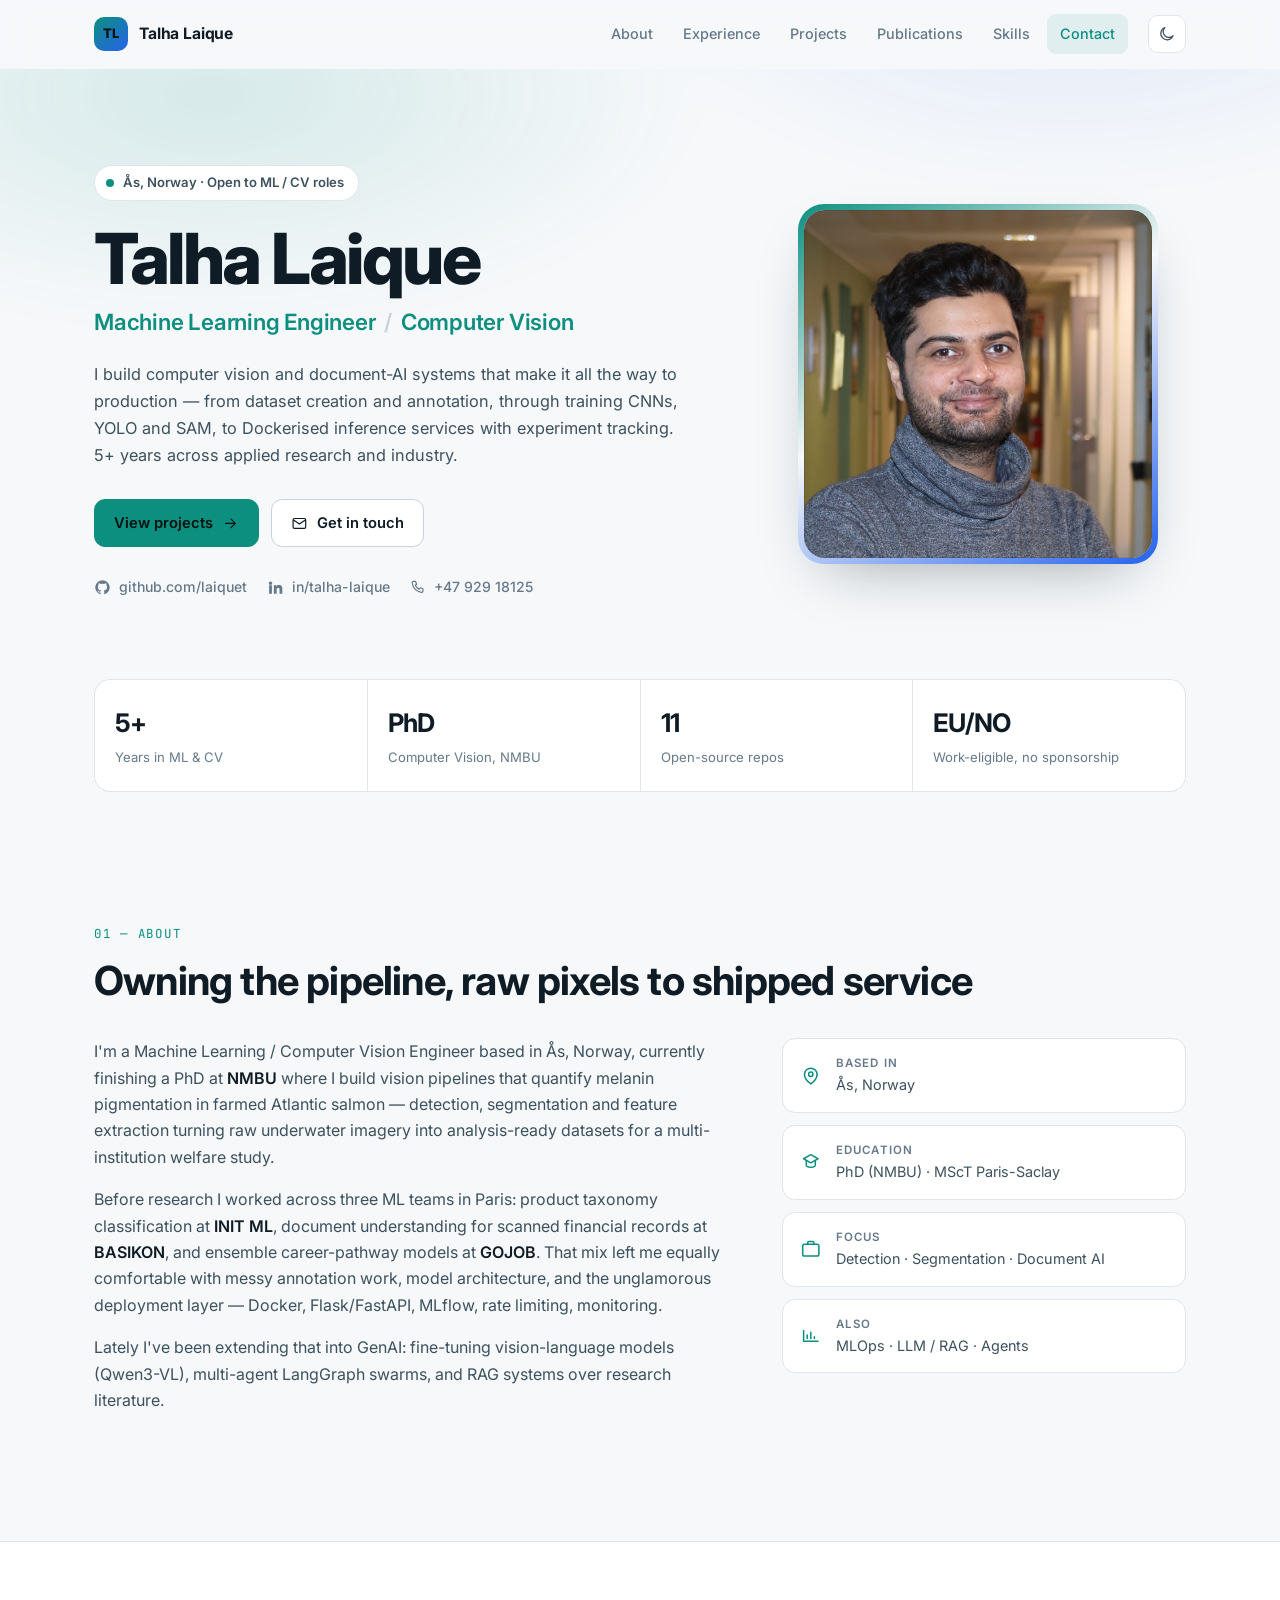
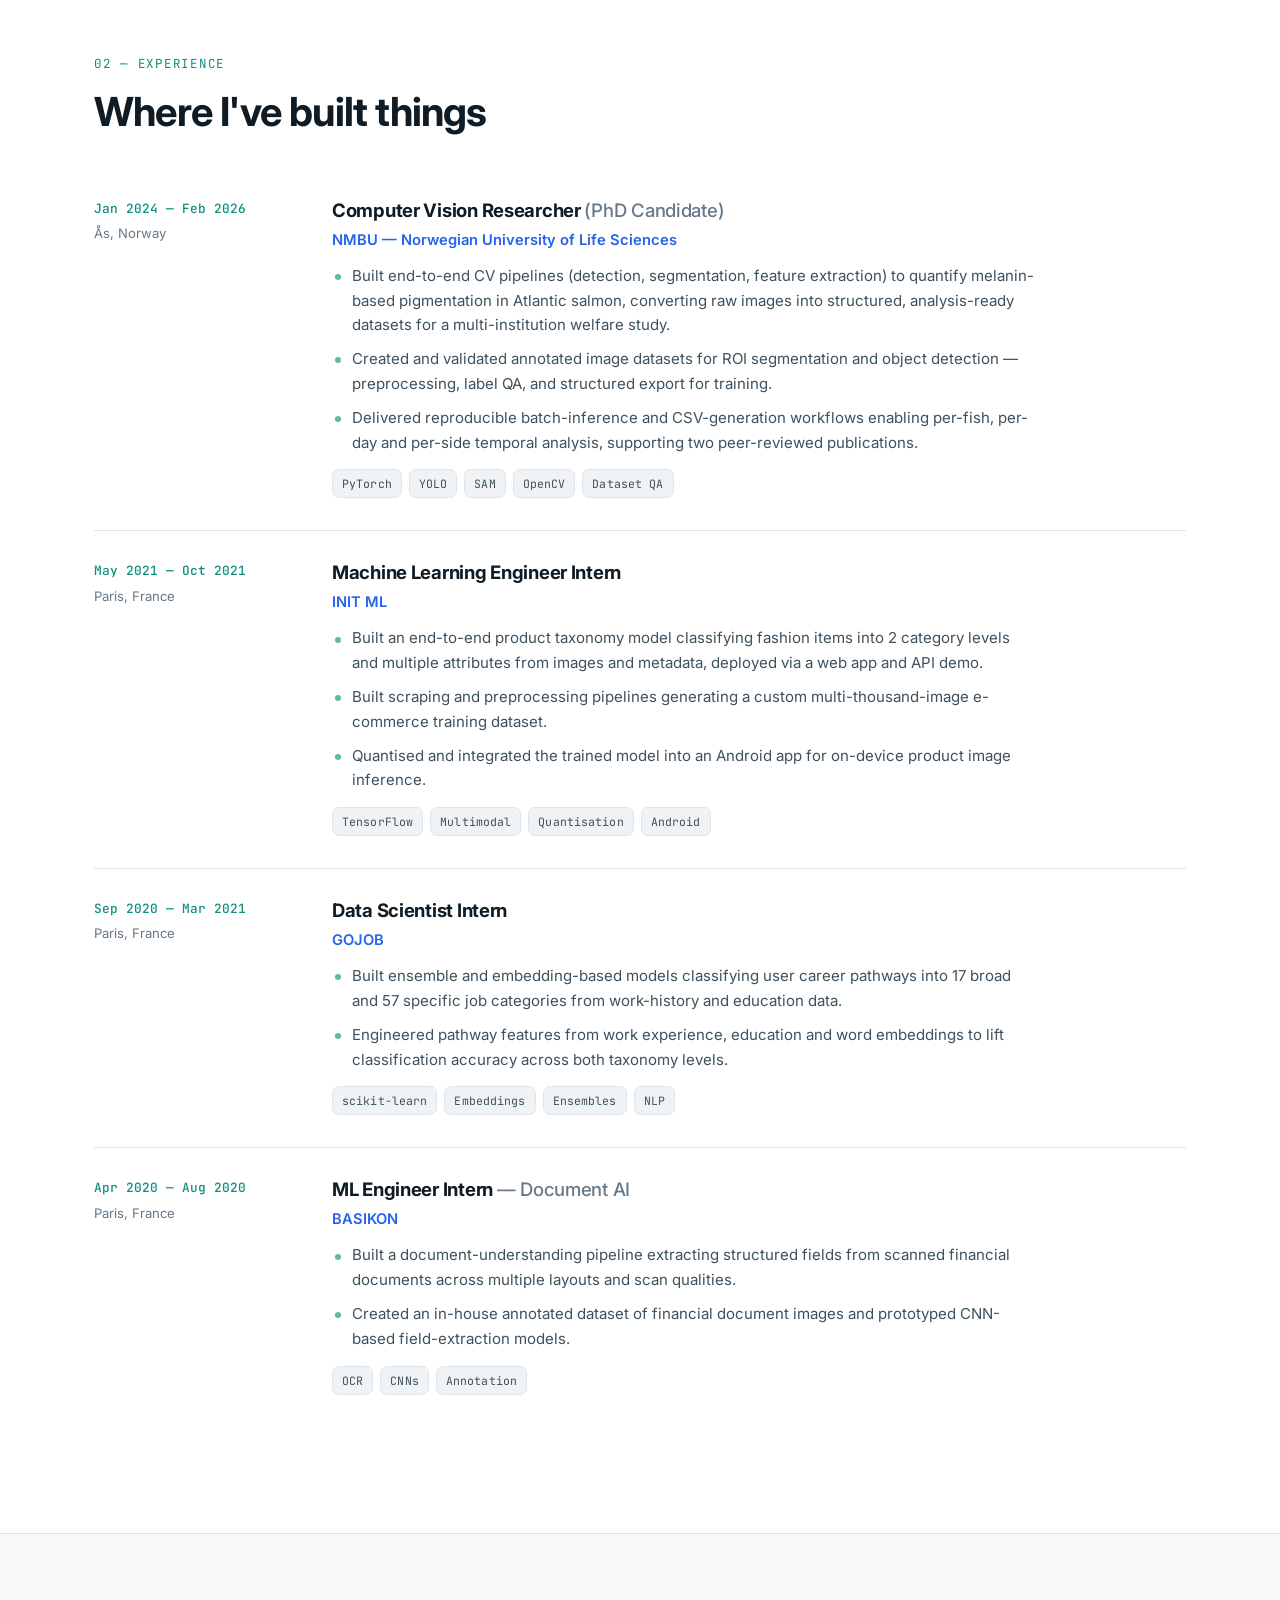
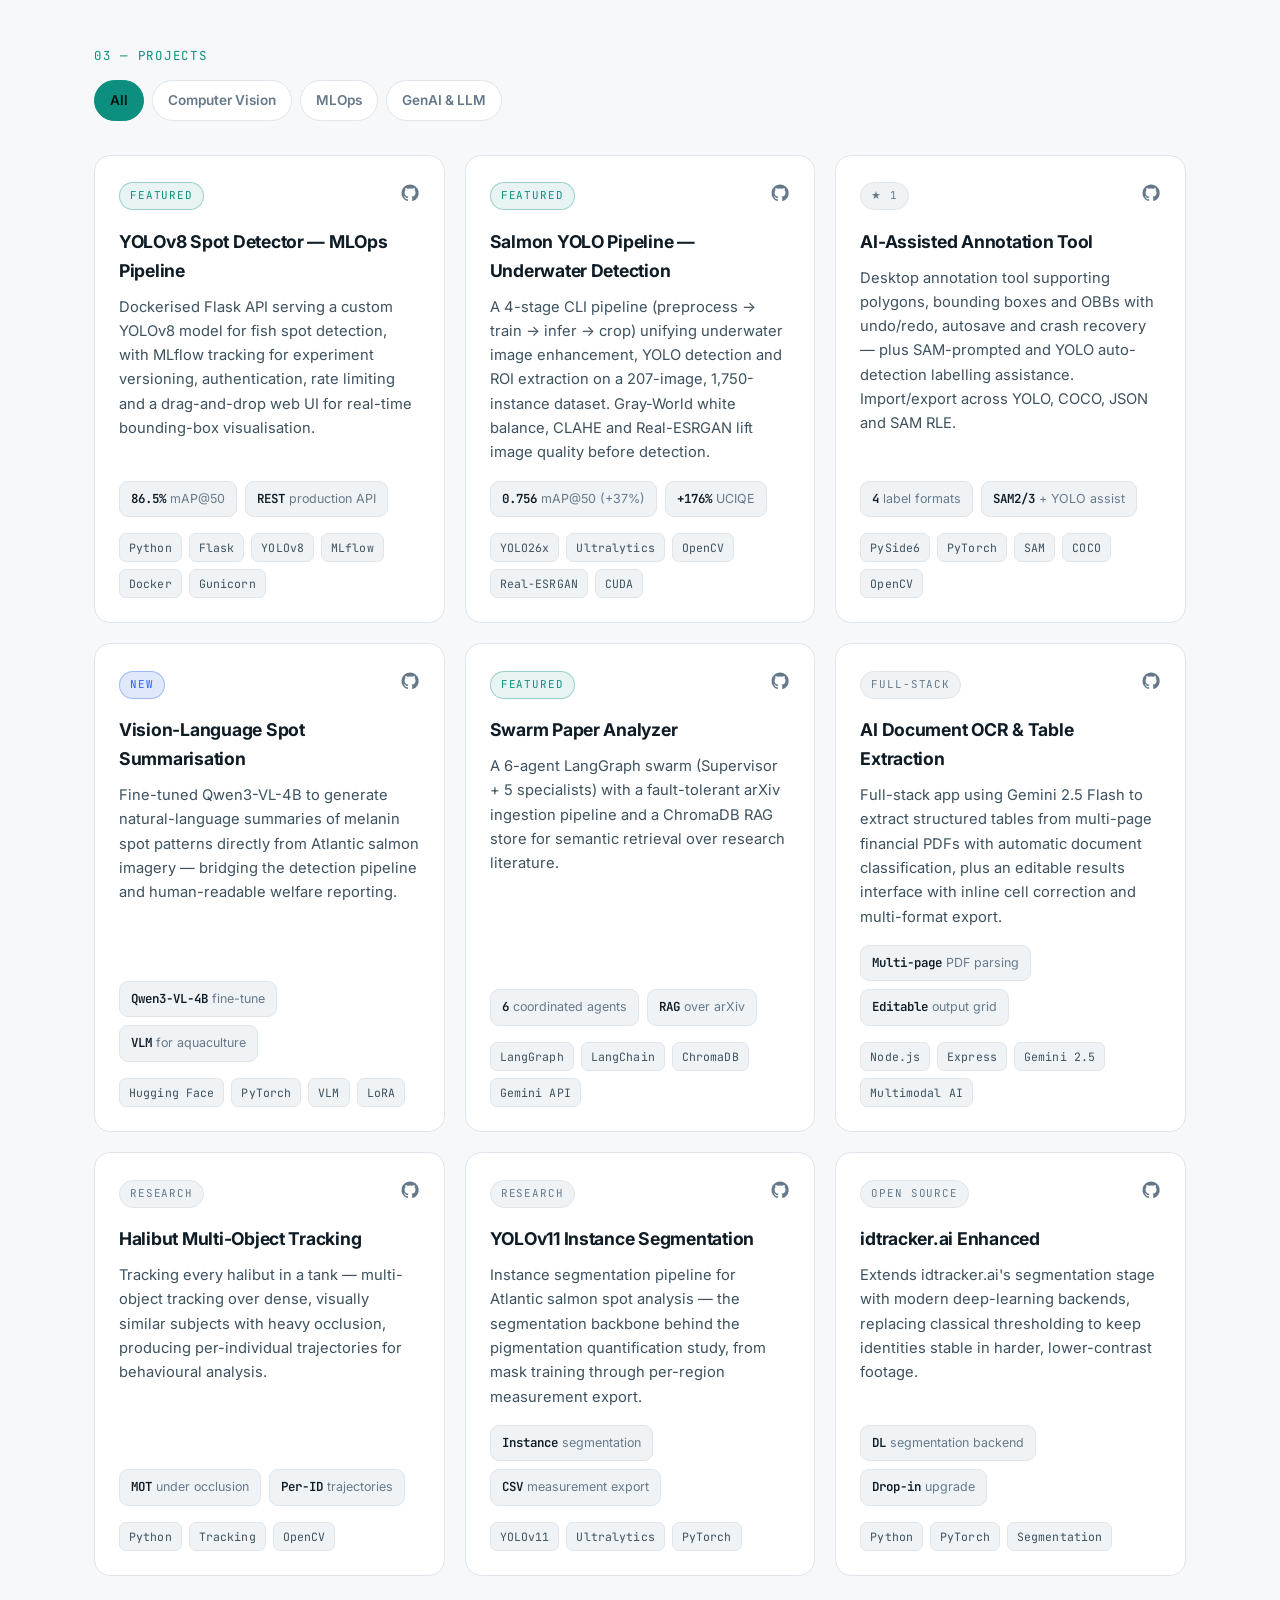
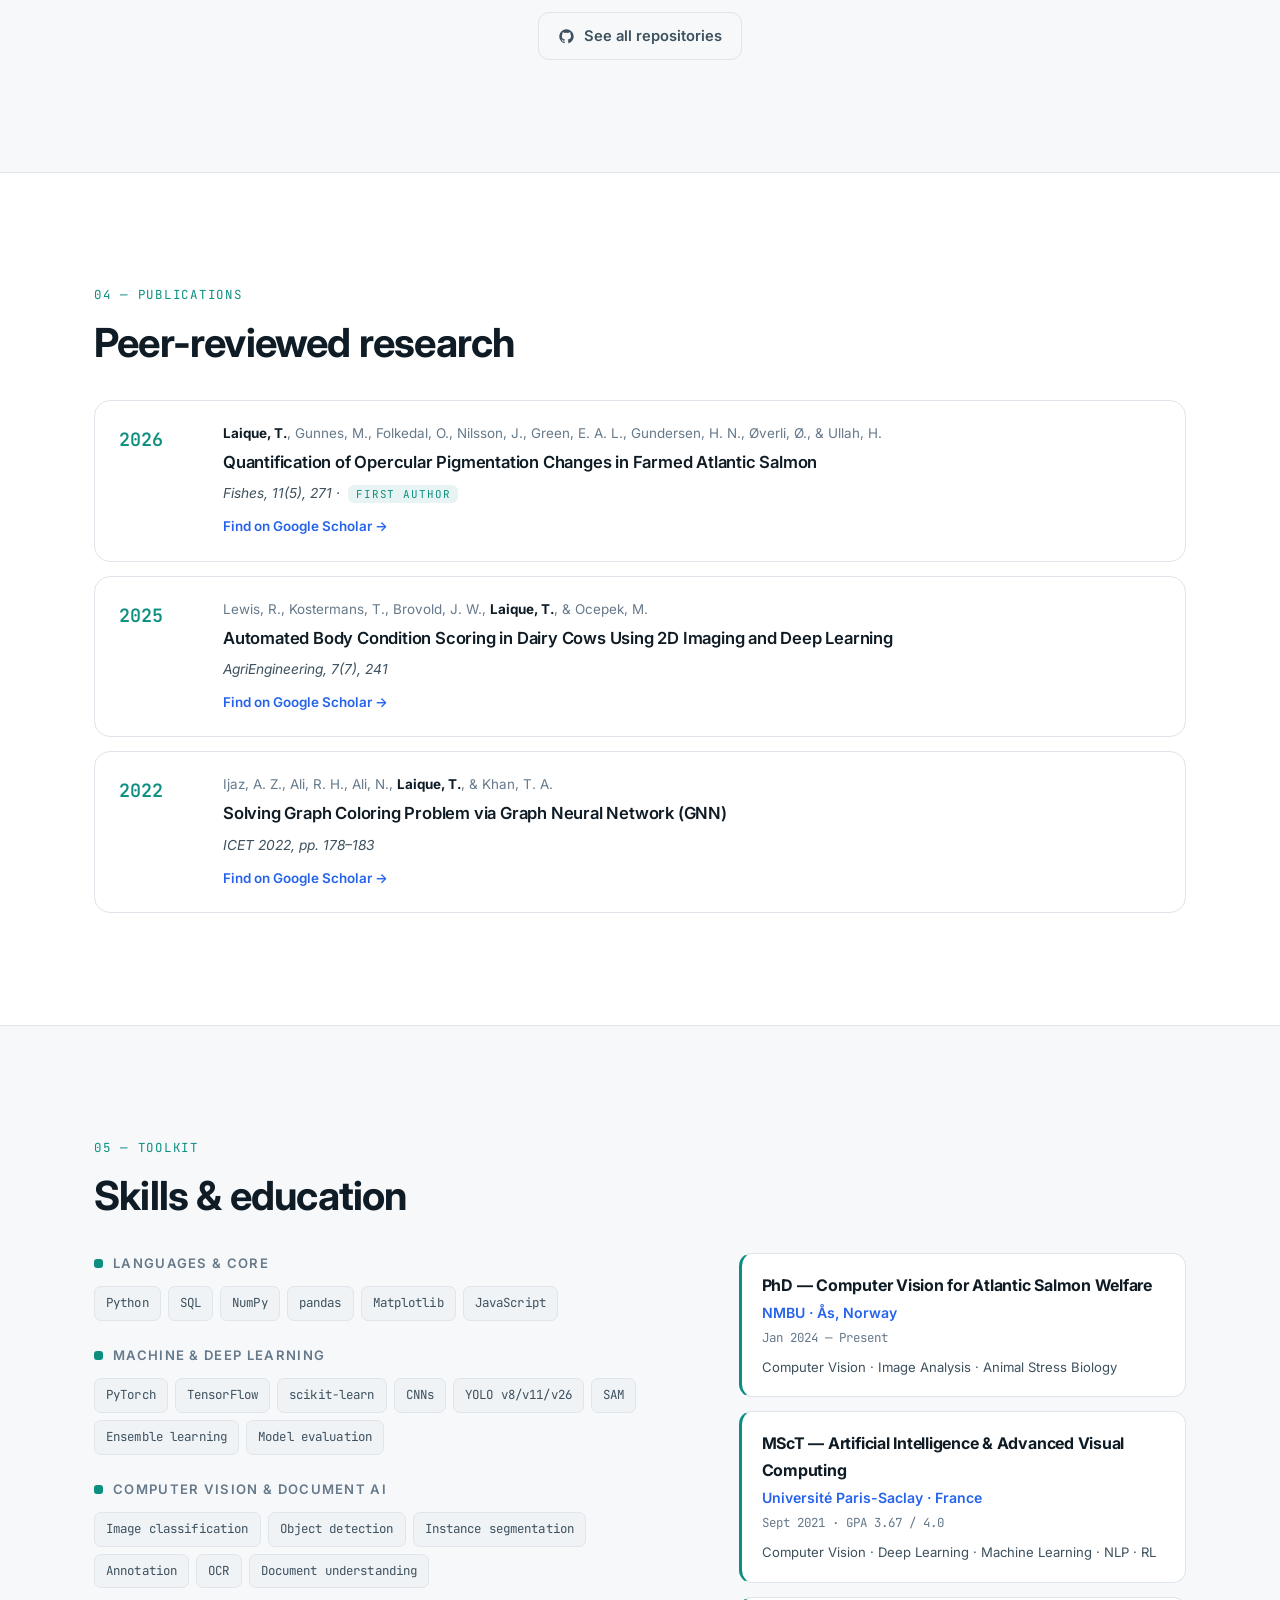
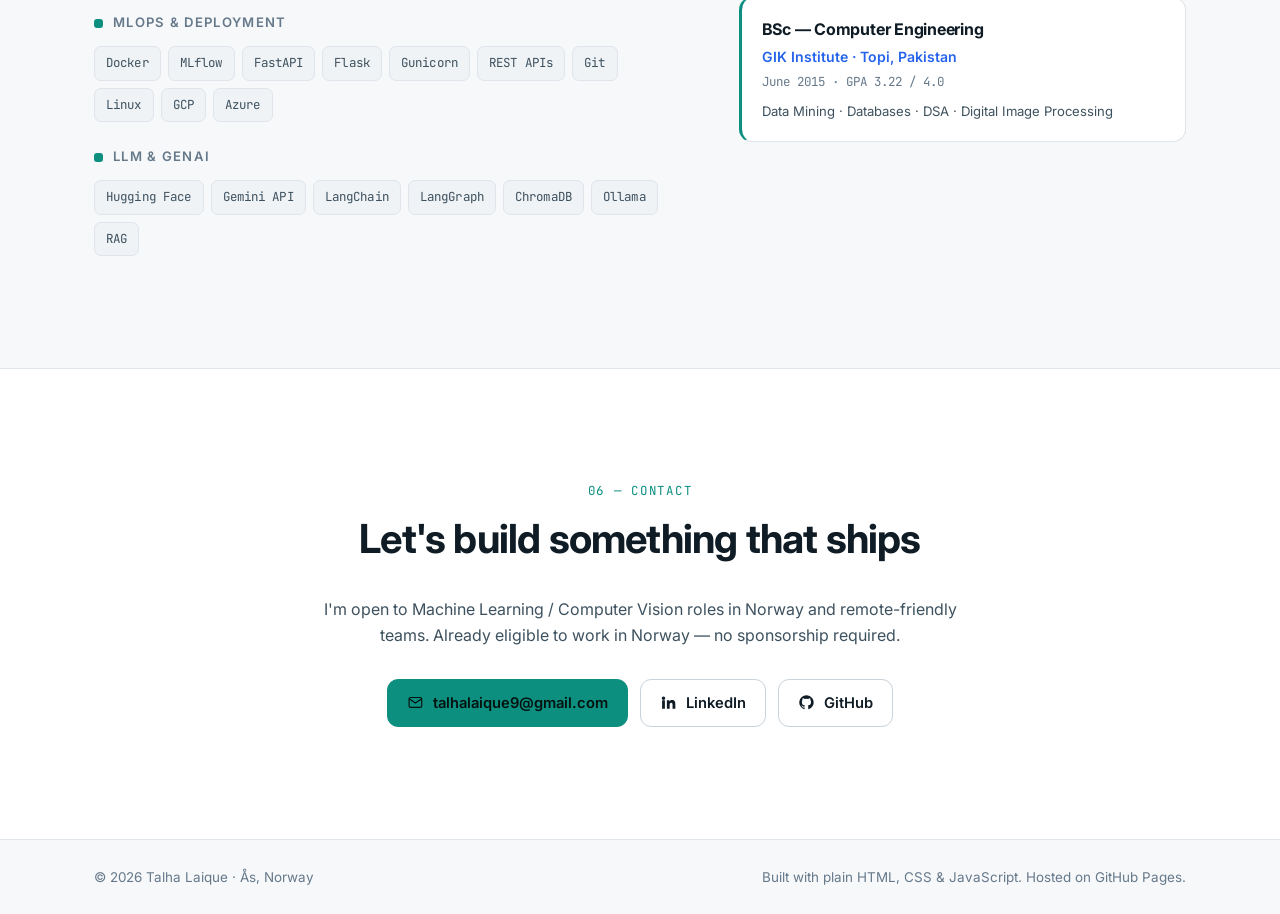
==== index.html @ ee0fbb3f "Portfolio site" ====
<!DOCTYPE html>
<html lang="en" data-theme="dark">
<head>
<meta charset="utf-8" />
<meta name="viewport" content="width=device-width, initial-scale=1" />
<title>Talha Laique — Machine Learning &amp; Computer Vision Engineer</title>
<meta name="description" content="Talha Laique — Machine Learning / Computer Vision Engineer in Ås, Norway. 5+ years building and deploying detection, segmentation and document-AI systems end to end." />
<meta name="author" content="Talha Laique" />
<link rel="canonical" href="https://laiquet.github.io/" />

<meta property="og:type" content="website" />
<meta property="og:title" content="Talha Laique — Machine Learning &amp; Computer Vision Engineer" />
<meta property="og:description" content="5+ years building and deploying computer vision, classification and document-AI systems end to end." />
<meta property="og:image" content="assets/talha.jpg" />
<meta name="twitter:card" content="summary_large_image" />

<link rel="icon" href="data:image/svg+xml,%3Csvg xmlns='http://www.w3.org/2000/svg' viewBox='0 0 100 100'%3E%3Crect width='100' height='100' rx='22' fill='%230d9488'/%3E%3Ctext x='50' y='50' font-family='Segoe UI,Helvetica,Arial' font-size='46' font-weight='700' fill='%23ffffff' text-anchor='middle' dominant-baseline='central'%3ETL%3C/text%3E%3C/svg%3E" />

<link rel="preconnect" href="https://fonts.googleapis.com" />
<link rel="preconnect" href="https://fonts.gstatic.com" crossorigin />
<link href="https://fonts.googleapis.com/css2?family=Inter:wght@400;500;600;700;800&family=JetBrains+Mono:wght@400;500&display=swap" rel="stylesheet" />
<link rel="stylesheet" href="styles.css" />

<script>
// Set the theme before first paint so there is no flash of the wrong palette.
(function () {
  try {
    var saved = localStorage.getItem('tl-theme');
    var prefersLight = window.matchMedia('(prefers-color-scheme: light)').matches;
    document.documentElement.setAttribute('data-theme', saved || (prefersLight ? 'light' : 'dark'));
  } catch (e) { /* keep the dark default */ }
})();
</script>
</head>
<body>

<a class="skip-link" href="#main">Skip to content</a>

<header class="nav" id="nav">
  <div class="wrap nav__inner">
    <a class="brand" href="#top">
      <span class="brand__mark">TL</span>
      <span class="brand__text">Talha Laique</span>
    </a>

    <nav class="nav__links" id="navLinks" aria-label="Primary">
      <a href="#about">About</a>
      <a href="#experience">Experience</a>
      <a href="#projects">Projects</a>
      <a href="#publications">Publications</a>
      <a href="#skills">Skills</a>
      <a href="#contact">Contact</a>
    </nav>

    <div class="nav__actions">
      <button class="icon-btn" id="themeToggle" type="button" aria-label="Toggle colour theme">
        <svg class="i-sun" viewBox="0 0 24 24" aria-hidden="true"><circle cx="12" cy="12" r="4.2"/><path d="M12 2v2.6M12 19.4V22M2 12h2.6M19.4 12H22M4.9 4.9l1.9 1.9M17.2 17.2l1.9 1.9M19.1 4.9l-1.9 1.9M6.8 17.2l-1.9 1.9"/></svg>
        <svg class="i-moon" viewBox="0 0 24 24" aria-hidden="true"><path d="M20.5 14.6A8.6 8.6 0 1 1 9.4 3.5a7 7 0 0 0 11.1 11.1Z"/></svg>
      </button>
      <button class="icon-btn nav__burger" id="burger" type="button" aria-label="Open menu" aria-expanded="false" aria-controls="navLinks">
        <svg viewBox="0 0 24 24" aria-hidden="true"><path d="M4 7h16M4 12h16M4 17h16"/></svg>
      </button>
    </div>
  </div>
</header>

<main id="main">
  <span id="top"></span>

  <!-- ============ HERO ============ -->
  <section class="hero">
    <div class="hero__glow" aria-hidden="true"></div>
    <div class="wrap hero__inner">
      <div class="hero__copy">
        <p class="eyebrow"><span class="dot"></span>Ås, Norway · Open to ML / CV roles</p>
        <h1>Talha Laique</h1>
        <p class="hero__role">Machine Learning Engineer <span class="sep">/</span> Computer Vision</p>
        <p class="hero__blurb">
          I build computer vision and document-AI systems that make it all the way to production —
          from dataset creation and annotation, through training CNNs, YOLO and SAM, to Dockerised
          inference services with experiment tracking. 5+ years across applied research and industry.
        </p>

        <div class="hero__cta">
          <a class="btn btn--primary" href="#projects">
            View projects
            <svg viewBox="0 0 24 24" aria-hidden="true"><path d="M5 12h13M13 6l6 6-6 6"/></svg>
          </a>
          <a class="btn" href="mailto:talhalaique9@gmail.com">
            <svg viewBox="0 0 24 24" aria-hidden="true"><rect x="3" y="5" width="18" height="14" rx="2"/><path d="m3.5 7 8.5 6 8.5-6"/></svg>
            Get in touch
          </a>
          <!-- Stable résumé link. To publish a new version: overwrite assets/resume.pdf
               and bump ?v= here and in the contact section (see README). -->
          <a class="btn btn--ghost js-resume" href="assets/resume.pdf?v=2026-08" download="Talha-Laique-Resume.pdf">
            <svg viewBox="0 0 24 24" aria-hidden="true"><path d="M12 3v12M7.5 10.5 12 15l4.5-4.5M4 20h16"/></svg>
            Résumé
          </a>
        </div>

        <ul class="hero__links">
          <li><a href="https://github.com/laiquet" target="_blank" rel="noopener">
            <svg viewBox="0 0 24 24" aria-hidden="true" class="fill"><path d="M12 1.8a10.2 10.2 0 0 0-3.23 19.88c.51.1.7-.22.7-.49v-1.9c-2.84.62-3.44-1.2-3.44-1.2-.47-1.18-1.14-1.5-1.14-1.5-.93-.63.07-.62.07-.62 1.03.07 1.57 1.06 1.57 1.06.91 1.57 2.4 1.11 2.99.85.09-.66.36-1.11.65-1.37-2.27-.26-4.66-1.14-4.66-5.06 0-1.12.4-2.03 1.06-2.75-.11-.26-.46-1.3.1-2.72 0 0 .86-.28 2.82 1.05a9.7 9.7 0 0 1 5.14 0c1.96-1.33 2.82-1.05 2.82-1.05.56 1.42.21 2.46.1 2.72.66.72 1.06 1.63 1.06 2.75 0 3.93-2.4 4.8-4.68 5.05.37.32.7.94.7 1.9v2.82c0 .27.19.6.71.49A10.2 10.2 0 0 0 12 1.8Z"/></svg>
            github.com/laiquet</a></li>
          <li><a href="https://linkedin.com/in/talha-laique" target="_blank" rel="noopener">
            <svg viewBox="0 0 24 24" aria-hidden="true" class="fill"><path d="M4.98 3.5a2.5 2.5 0 1 1 0 5 2.5 2.5 0 0 1 0-5ZM3 9h4v12H3V9Zm6.5 0h3.8v1.7h.06c.53-.95 1.83-1.95 3.77-1.95 4.03 0 4.78 2.53 4.78 5.83V21h-4v-5.5c0-1.31-.03-3-1.9-3-1.9 0-2.2 1.42-2.2 2.9V21h-4V9Z"/></svg>
            in/talha-laique</a></li>
          <li><a href="tel:+4792918125">
            <svg viewBox="0 0 24 24" aria-hidden="true"><path d="M5 3.5h3l1.5 4-2 1.5a12 12 0 0 0 5.5 5.5l1.5-2 4 1.5v3a2 2 0 0 1-2.2 2A16.5 16.5 0 0 1 3 5.7 2 2 0 0 1 5 3.5Z"/></svg>
            +47 929 18125</a></li>
        </ul>
      </div>

      <div class="hero__photo">
        <div class="photo-frame">
          <img src="assets/talha.jpg" alt="Portrait of Talha Laique" width="880" height="880" />
        </div>
      </div>
    </div>

    <div class="wrap">
      <ul class="stats" role="list">
        <li><strong>5+</strong><span>Years in ML &amp; CV</span></li>
        <li><strong>PhD</strong><span>Computer Vision, NMBU</span></li>
        <li><strong>11</strong><span>Open-source repos</span></li>
        <li><strong>EU/NO</strong><span>Work-eligible, no sponsorship</span></li>
      </ul>
    </div>
  </section>

  <!-- ============ ABOUT ============ -->
  <section id="about" class="section">
    <div class="wrap">
      <p class="kicker">01 — About</p>
      <h2 class="h2">Owning the pipeline, raw pixels to shipped service</h2>

      <div class="about">
        <div class="about__text">
          <p>
            I'm a Machine Learning / Computer Vision Engineer based in Ås, Norway, currently finishing a
            PhD at <strong>NMBU</strong> where I build vision pipelines that quantify melanin pigmentation
            in farmed Atlantic salmon — detection, segmentation and feature extraction turning raw
            underwater imagery into analysis-ready datasets for a multi-institution welfare study.
          </p>
          <p>
            Before research I worked across three ML teams in Paris: product taxonomy classification at
            <strong>INIT ML</strong>, document understanding for scanned financial records at
            <strong>BASIKON</strong>, and ensemble career-pathway models at <strong>GOJOB</strong>.
            That mix left me equally comfortable with messy annotation work, model architecture, and the
            unglamorous deployment layer — Docker, Flask/FastAPI, MLflow, rate limiting, monitoring.
          </p>
          <p>
            Lately I've been extending that into GenAI: fine-tuning vision-language models (Qwen3-VL),
            multi-agent LangGraph swarms, and RAG systems over research literature.
          </p>
        </div>

        <ul class="about__facts" role="list">
          <li>
            <svg viewBox="0 0 24 24" aria-hidden="true"><path d="M12 21s7-5.2 7-10.5A7 7 0 0 0 5 10.5C5 15.8 12 21 12 21Z"/><circle cx="12" cy="10.3" r="2.4"/></svg>
            <div><strong>Based in</strong>Ås, Norway</div>
          </li>
          <li>
            <svg viewBox="0 0 24 24" aria-hidden="true"><path d="M4 7.5 12 3l8 4.5-8 4.5-8-4.5Z"/><path d="M7 10v4.5c0 1.4 2.2 2.5 5 2.5s5-1.1 5-2.5V10"/></svg>
            <div><strong>Education</strong>PhD (NMBU) · MScT Paris-Saclay</div>
          </li>
          <li>
            <svg viewBox="0 0 24 24" aria-hidden="true"><rect x="3" y="7" width="18" height="13" rx="2"/><path d="M8.5 7V5.5A1.5 1.5 0 0 1 10 4h4a1.5 1.5 0 0 1 1.5 1.5V7"/></svg>
            <div><strong>Focus</strong>Detection · Segmentation · Document AI</div>
          </li>
          <li>
            <svg viewBox="0 0 24 24" aria-hidden="true"><path d="M4 18V6M4 18h16"/><path d="M8 15V11M12 15V8M16 15v-2"/></svg>
            <div><strong>Also</strong>MLOps · LLM / RAG · Agents</div>
          </li>
        </ul>
      </div>
    </div>
  </section>

  <!-- ============ EXPERIENCE ============ -->
  <section id="experience" class="section section--alt">
    <div class="wrap">
      <p class="kicker">02 — Experience</p>
      <h2 class="h2">Where I've built things</h2>

      <ol class="timeline" role="list">
        <li class="tl">
          <div class="tl__meta">
            <span class="tl__date">Jan 2024 — Feb 2026</span>
            <span class="tl__place">Ås, Norway</span>
          </div>
          <div class="tl__body">
            <h3>Computer Vision Researcher <span class="tl__sub">(PhD Candidate)</span></h3>
            <p class="tl__org">NMBU — Norwegian University of Life Sciences</p>
            <ul>
              <li>Built end-to-end CV pipelines (detection, segmentation, feature extraction) to quantify melanin-based pigmentation in Atlantic salmon, converting raw images into structured, analysis-ready datasets for a multi-institution welfare study.</li>
              <li>Created and validated annotated image datasets for ROI segmentation and object detection — preprocessing, label QA, and structured export for training.</li>
              <li>Delivered reproducible batch-inference and CSV-generation workflows enabling per-fish, per-day and per-side temporal analysis, supporting two peer-reviewed publications.</li>
            </ul>
            <div class="chips"><span>PyTorch</span><span>YOLO</span><span>SAM</span><span>OpenCV</span><span>Dataset QA</span></div>
          </div>
        </li>

        <li class="tl">
          <div class="tl__meta">
            <span class="tl__date">May 2021 — Oct 2021</span>
            <span class="tl__place">Paris, France</span>
          </div>
          <div class="tl__body">
            <h3>Machine Learning Engineer Intern</h3>
            <p class="tl__org">INIT ML</p>
            <ul>
              <li>Built an end-to-end product taxonomy model classifying fashion items into 2 category levels and multiple attributes from images and metadata, deployed via a web app and API demo.</li>
              <li>Built scraping and preprocessing pipelines generating a custom multi-thousand-image e-commerce training dataset.</li>
              <li>Quantised and integrated the trained model into an Android app for on-device product image inference.</li>
            </ul>
            <div class="chips"><span>TensorFlow</span><span>Multimodal</span><span>Quantisation</span><span>Android</span></div>
          </div>
        </li>

        <li class="tl">
          <div class="tl__meta">
            <span class="tl__date">Sep 2020 — Mar 2021</span>
            <span class="tl__place">Paris, France</span>
          </div>
          <div class="tl__body">
            <h3>Data Scientist Intern</h3>
            <p class="tl__org">GOJOB</p>
            <ul>
              <li>Built ensemble and embedding-based models classifying user career pathways into 17 broad and 57 specific job categories from work-history and education data.</li>
              <li>Engineered pathway features from work experience, education and word embeddings to lift classification accuracy across both taxonomy levels.</li>
            </ul>
            <div class="chips"><span>scikit-learn</span><span>Embeddings</span><span>Ensembles</span><span>NLP</span></div>
          </div>
        </li>

        <li class="tl">
          <div class="tl__meta">
            <span class="tl__date">Apr 2020 — Aug 2020</span>
            <span class="tl__place">Paris, France</span>
          </div>
          <div class="tl__body">
            <h3>ML Engineer Intern <span class="tl__sub">— Document AI</span></h3>
            <p class="tl__org">BASIKON</p>
            <ul>
              <li>Built a document-understanding pipeline extracting structured fields from scanned financial documents across multiple layouts and scan qualities.</li>
              <li>Created an in-house annotated dataset of financial document images and prototyped CNN-based field-extraction models.</li>
            </ul>
            <div class="chips"><span>OCR</span><span>CNNs</span><span>Annotation</span></div>
          </div>
        </li>
      </ol>
    </div>
  </section>

  <!-- ============ PROJECTS ============ -->
  <section id="projects" class="section">
    <div class="wrap">
      <p class="kicker">03 — Projects</p>
      <div class="section__head">
        <div class="filters" role="group" aria-label="Filter projects">
          <button class="chip is-active" data-filter="all" type="button">All</button>
          <button class="chip" data-filter="cv" type="button">Computer Vision</button>
          <button class="chip" data-filter="mlops" type="button">MLOps</button>
          <button class="chip" data-filter="genai" type="button">GenAI &amp; LLM</button>
        </div>
      </div>

      <div class="grid" id="projectGrid">

        <article class="card" data-tags="cv mlops">
          <div class="card__top">
            <span class="card__badge">Featured</span>
            <a class="card__gh" href="https://github.com/laiquet/spots-detector-app" target="_blank" rel="noopener" aria-label="Open spots-detector-app on GitHub">
              <svg viewBox="0 0 24 24" aria-hidden="true" class="fill"><path d="M12 1.8a10.2 10.2 0 0 0-3.23 19.88c.51.1.7-.22.7-.49v-1.9c-2.84.62-3.44-1.2-3.44-1.2-.47-1.18-1.14-1.5-1.14-1.5-.93-.63.07-.62.07-.62 1.03.07 1.57 1.06 1.57 1.06.91 1.57 2.4 1.11 2.99.85.09-.66.36-1.11.65-1.37-2.27-.26-4.66-1.14-4.66-5.06 0-1.12.4-2.03 1.06-2.75-.11-.26-.46-1.3.1-2.72 0 0 .86-.28 2.82 1.05a9.7 9.7 0 0 1 5.14 0c1.96-1.33 2.82-1.05 2.82-1.05.56 1.42.21 2.46.1 2.72.66.72 1.06 1.63 1.06 2.75 0 3.93-2.4 4.8-4.68 5.05.37.32.7.94.7 1.9v2.82c0 .27.19.6.71.49A10.2 10.2 0 0 0 12 1.8Z"/></svg>
            </a>
          </div>
          <h3>YOLOv8 Spot Detector — MLOps Pipeline</h3>
          <p>Dockerised Flask API serving a custom YOLOv8 model for fish spot detection, with MLflow tracking for experiment versioning, authentication, rate limiting and a drag-and-drop web UI for real-time bounding-box visualisation.</p>
          <ul class="metrics" role="list"><li><strong>86.5%</strong> mAP@50</li><li><strong>REST</strong> production API</li></ul>
          <div class="chips"><span>Python</span><span>Flask</span><span>YOLOv8</span><span>MLflow</span><span>Docker</span><span>Gunicorn</span></div>
        </article>

        <article class="card" data-tags="cv">
          <div class="card__top">
            <span class="card__badge">Featured</span>
            <a class="card__gh" href="https://github.com/laiquet/yolo-underwater" target="_blank" rel="noopener" aria-label="Open yolo-underwater on GitHub">
              <svg viewBox="0 0 24 24" aria-hidden="true" class="fill"><path d="M12 1.8a10.2 10.2 0 0 0-3.23 19.88c.51.1.7-.22.7-.49v-1.9c-2.84.62-3.44-1.2-3.44-1.2-.47-1.18-1.14-1.5-1.14-1.5-.93-.63.07-.62.07-.62 1.03.07 1.57 1.06 1.57 1.06.91 1.57 2.4 1.11 2.99.85.09-.66.36-1.11.65-1.37-2.27-.26-4.66-1.14-4.66-5.06 0-1.12.4-2.03 1.06-2.75-.11-.26-.46-1.3.1-2.72 0 0 .86-.28 2.82 1.05a9.7 9.7 0 0 1 5.14 0c1.96-1.33 2.82-1.05 2.82-1.05.56 1.42.21 2.46.1 2.72.66.72 1.06 1.63 1.06 2.75 0 3.93-2.4 4.8-4.68 5.05.37.32.7.94.7 1.9v2.82c0 .27.19.6.71.49A10.2 10.2 0 0 0 12 1.8Z"/></svg>
            </a>
          </div>
          <h3>Salmon YOLO Pipeline — Underwater Detection</h3>
          <p>A 4-stage CLI pipeline (preprocess → train → infer → crop) unifying underwater image enhancement, YOLO detection and ROI extraction on a 207-image, 1,750-instance dataset. Gray-World white balance, CLAHE and Real-ESRGAN lift image quality before detection.</p>
          <ul class="metrics" role="list"><li><strong>0.756</strong> mAP@50 (+37%)</li><li><strong>+176%</strong> UCIQE</li></ul>
          <div class="chips"><span>YOLO26x</span><span>Ultralytics</span><span>OpenCV</span><span>Real-ESRGAN</span><span>CUDA</span></div>
        </article>

        <article class="card" data-tags="cv">
          <div class="card__top">
            <span class="card__badge card__badge--alt">★ 1</span>
            <a class="card__gh" href="https://github.com/laiquet/multimodal-labeling-tool" target="_blank" rel="noopener" aria-label="Open multimodal-labeling-tool on GitHub">
              <svg viewBox="0 0 24 24" aria-hidden="true" class="fill"><path d="M12 1.8a10.2 10.2 0 0 0-3.23 19.88c.51.1.7-.22.7-.49v-1.9c-2.84.62-3.44-1.2-3.44-1.2-.47-1.18-1.14-1.5-1.14-1.5-.93-.63.07-.62.07-.62 1.03.07 1.57 1.06 1.57 1.06.91 1.57 2.4 1.11 2.99.85.09-.66.36-1.11.65-1.37-2.27-.26-4.66-1.14-4.66-5.06 0-1.12.4-2.03 1.06-2.75-.11-.26-.46-1.3.1-2.72 0 0 .86-.28 2.82 1.05a9.7 9.7 0 0 1 5.14 0c1.96-1.33 2.82-1.05 2.82-1.05.56 1.42.21 2.46.1 2.72.66.72 1.06 1.63 1.06 2.75 0 3.93-2.4 4.8-4.68 5.05.37.32.7.94.7 1.9v2.82c0 .27.19.6.71.49A10.2 10.2 0 0 0 12 1.8Z"/></svg>
            </a>
          </div>
          <h3>AI-Assisted Annotation Tool</h3>
          <p>Desktop annotation tool supporting polygons, bounding boxes and OBBs with undo/redo, autosave and crash recovery — plus SAM-prompted and YOLO auto-detection labelling assistance. Import/export across YOLO, COCO, JSON and SAM RLE.</p>
          <ul class="metrics" role="list"><li><strong>4</strong> label formats</li><li><strong>SAM2/3</strong> + YOLO assist</li></ul>
          <div class="chips"><span>PySide6</span><span>PyTorch</span><span>SAM</span><span>COCO</span><span>OpenCV</span></div>
        </article>

        <article class="card" data-tags="genai cv">
          <div class="card__top">
            <span class="card__badge card__badge--new">New</span>
            <a class="card__gh" href="https://github.com/laiquet/vision-language-spots" target="_blank" rel="noopener" aria-label="Open vision-language-spots on GitHub">
              <svg viewBox="0 0 24 24" aria-hidden="true" class="fill"><path d="M12 1.8a10.2 10.2 0 0 0-3.23 19.88c.51.1.7-.22.7-.49v-1.9c-2.84.62-3.44-1.2-3.44-1.2-.47-1.18-1.14-1.5-1.14-1.5-.93-.63.07-.62.07-.62 1.03.07 1.57 1.06 1.57 1.06.91 1.57 2.4 1.11 2.99.85.09-.66.36-1.11.65-1.37-2.27-.26-4.66-1.14-4.66-5.06 0-1.12.4-2.03 1.06-2.75-.11-.26-.46-1.3.1-2.72 0 0 .86-.28 2.82 1.05a9.7 9.7 0 0 1 5.14 0c1.96-1.33 2.82-1.05 2.82-1.05.56 1.42.21 2.46.1 2.72.66.72 1.06 1.63 1.06 2.75 0 3.93-2.4 4.8-4.68 5.05.37.32.7.94.7 1.9v2.82c0 .27.19.6.71.49A10.2 10.2 0 0 0 12 1.8Z"/></svg>
            </a>
          </div>
          <h3>Vision-Language Spot Summarisation</h3>
          <p>Fine-tuned Qwen3-VL-4B to generate natural-language summaries of melanin spot patterns directly from Atlantic salmon imagery — bridging the detection pipeline and human-readable welfare reporting.</p>
          <ul class="metrics" role="list"><li><strong>Qwen3-VL-4B</strong> fine-tune</li><li><strong>VLM</strong> for aquaculture</li></ul>
          <div class="chips"><span>Hugging Face</span><span>PyTorch</span><span>VLM</span><span>LoRA</span></div>
        </article>

        <article class="card" data-tags="genai">
          <div class="card__top">
            <span class="card__badge">Featured</span>
            <a class="card__gh" href="https://github.com/laiquet/agents-swarm-paper-analyzer" target="_blank" rel="noopener" aria-label="Open agents-swarm-paper-analyzer on GitHub">
              <svg viewBox="0 0 24 24" aria-hidden="true" class="fill"><path d="M12 1.8a10.2 10.2 0 0 0-3.23 19.88c.51.1.7-.22.7-.49v-1.9c-2.84.62-3.44-1.2-3.44-1.2-.47-1.18-1.14-1.5-1.14-1.5-.93-.63.07-.62.07-.62 1.03.07 1.57 1.06 1.57 1.06.91 1.57 2.4 1.11 2.99.85.09-.66.36-1.11.65-1.37-2.27-.26-4.66-1.14-4.66-5.06 0-1.12.4-2.03 1.06-2.75-.11-.26-.46-1.3.1-2.72 0 0 .86-.28 2.82 1.05a9.7 9.7 0 0 1 5.14 0c1.96-1.33 2.82-1.05 2.82-1.05.56 1.42.21 2.46.1 2.72.66.72 1.06 1.63 1.06 2.75 0 3.93-2.4 4.8-4.68 5.05.37.32.7.94.7 1.9v2.82c0 .27.19.6.71.49A10.2 10.2 0 0 0 12 1.8Z"/></svg>
            </a>
          </div>
          <h3>Swarm Paper Analyzer</h3>
          <p>A 6-agent LangGraph swarm (Supervisor + 5 specialists) with a fault-tolerant arXiv ingestion pipeline and a ChromaDB RAG store for semantic retrieval over research literature.</p>
          <ul class="metrics" role="list"><li><strong>6</strong> coordinated agents</li><li><strong>RAG</strong> over arXiv</li></ul>
          <div class="chips"><span>LangGraph</span><span>LangChain</span><span>ChromaDB</span><span>Gemini API</span></div>
        </article>

        <article class="card" data-tags="genai mlops">
          <div class="card__top">
            <span class="card__badge card__badge--alt">Full-stack</span>
            <a class="card__gh" href="https://github.com/laiquet/document-ocr" target="_blank" rel="noopener" aria-label="Open document-ocr on GitHub">
              <svg viewBox="0 0 24 24" aria-hidden="true" class="fill"><path d="M12 1.8a10.2 10.2 0 0 0-3.23 19.88c.51.1.7-.22.7-.49v-1.9c-2.84.62-3.44-1.2-3.44-1.2-.47-1.18-1.14-1.5-1.14-1.5-.93-.63.07-.62.07-.62 1.03.07 1.57 1.06 1.57 1.06.91 1.57 2.4 1.11 2.99.85.09-.66.36-1.11.65-1.37-2.27-.26-4.66-1.14-4.66-5.06 0-1.12.4-2.03 1.06-2.75-.11-.26-.46-1.3.1-2.72 0 0 .86-.28 2.82 1.05a9.7 9.7 0 0 1 5.14 0c1.96-1.33 2.82-1.05 2.82-1.05.56 1.42.21 2.46.1 2.72.66.72 1.06 1.63 1.06 2.75 0 3.93-2.4 4.8-4.68 5.05.37.32.7.94.7 1.9v2.82c0 .27.19.6.71.49A10.2 10.2 0 0 0 12 1.8Z"/></svg>
            </a>
          </div>
          <h3>AI Document OCR &amp; Table Extraction</h3>
          <p>Full-stack app using Gemini 2.5 Flash to extract structured tables from multi-page financial PDFs with automatic document classification, plus an editable results interface with inline cell correction and multi-format export.</p>
          <ul class="metrics" role="list"><li><strong>Multi-page</strong> PDF parsing</li><li><strong>Editable</strong> output grid</li></ul>
          <div class="chips"><span>Node.js</span><span>Express</span><span>Gemini 2.5</span><span>Multimodal AI</span></div>
        </article>

        <article class="card" data-tags="cv">
          <div class="card__top">
            <span class="card__badge card__badge--alt">Research</span>
            <a class="card__gh" href="https://github.com/laiquet/halibut-tracking" target="_blank" rel="noopener" aria-label="Open halibut-tracking on GitHub">
              <svg viewBox="0 0 24 24" aria-hidden="true" class="fill"><path d="M12 1.8a10.2 10.2 0 0 0-3.23 19.88c.51.1.7-.22.7-.49v-1.9c-2.84.62-3.44-1.2-3.44-1.2-.47-1.18-1.14-1.5-1.14-1.5-.93-.63.07-.62.07-.62 1.03.07 1.57 1.06 1.57 1.06.91 1.57 2.4 1.11 2.99.85.09-.66.36-1.11.65-1.37-2.27-.26-4.66-1.14-4.66-5.06 0-1.12.4-2.03 1.06-2.75-.11-.26-.46-1.3.1-2.72 0 0 .86-.28 2.82 1.05a9.7 9.7 0 0 1 5.14 0c1.96-1.33 2.82-1.05 2.82-1.05.56 1.42.21 2.46.1 2.72.66.72 1.06 1.63 1.06 2.75 0 3.93-2.4 4.8-4.68 5.05.37.32.7.94.7 1.9v2.82c0 .27.19.6.71.49A10.2 10.2 0 0 0 12 1.8Z"/></svg>
            </a>
          </div>
          <h3>Halibut Multi-Object Tracking</h3>
          <p>Tracking every halibut in a tank — multi-object tracking over dense, visually similar subjects with heavy occlusion, producing per-individual trajectories for behavioural analysis.</p>
          <ul class="metrics" role="list"><li><strong>MOT</strong> under occlusion</li><li><strong>Per-ID</strong> trajectories</li></ul>
          <div class="chips"><span>Python</span><span>Tracking</span><span>OpenCV</span></div>
        </article>

        <article class="card" data-tags="cv">
          <div class="card__top">
            <span class="card__badge card__badge--alt">Research</span>
            <a class="card__gh" href="https://github.com/laiquet/YOLOv11-Segmentation" target="_blank" rel="noopener" aria-label="Open YOLOv11-Segmentation on GitHub">
              <svg viewBox="0 0 24 24" aria-hidden="true" class="fill"><path d="M12 1.8a10.2 10.2 0 0 0-3.23 19.88c.51.1.7-.22.7-.49v-1.9c-2.84.62-3.44-1.2-3.44-1.2-.47-1.18-1.14-1.5-1.14-1.5-.93-.63.07-.62.07-.62 1.03.07 1.57 1.06 1.57 1.06.91 1.57 2.4 1.11 2.99.85.09-.66.36-1.11.65-1.37-2.27-.26-4.66-1.14-4.66-5.06 0-1.12.4-2.03 1.06-2.75-.11-.26-.46-1.3.1-2.72 0 0 .86-.28 2.82 1.05a9.7 9.7 0 0 1 5.14 0c1.96-1.33 2.82-1.05 2.82-1.05.56 1.42.21 2.46.1 2.72.66.72 1.06 1.63 1.06 2.75 0 3.93-2.4 4.8-4.68 5.05.37.32.7.94.7 1.9v2.82c0 .27.19.6.71.49A10.2 10.2 0 0 0 12 1.8Z"/></svg>
            </a>
          </div>
          <h3>YOLOv11 Instance Segmentation</h3>
          <p>Instance segmentation pipeline for Atlantic salmon spot analysis — the segmentation backbone behind the pigmentation quantification study, from mask training through per-region measurement export.</p>
          <ul class="metrics" role="list"><li><strong>Instance</strong> segmentation</li><li><strong>CSV</strong> measurement export</li></ul>
          <div class="chips"><span>YOLOv11</span><span>Ultralytics</span><span>PyTorch</span></div>
        </article>

        <article class="card" data-tags="cv mlops">
          <div class="card__top">
            <span class="card__badge card__badge--alt">Open source</span>
            <a class="card__gh" href="https://github.com/laiquet/idtrackerai-enhanced" target="_blank" rel="noopener" aria-label="Open idtrackerai-enhanced on GitHub">
              <svg viewBox="0 0 24 24" aria-hidden="true" class="fill"><path d="M12 1.8a10.2 10.2 0 0 0-3.23 19.88c.51.1.7-.22.7-.49v-1.9c-2.84.62-3.44-1.2-3.44-1.2-.47-1.18-1.14-1.5-1.14-1.5-.93-.63.07-.62.07-.62 1.03.07 1.57 1.06 1.57 1.06.91 1.57 2.4 1.11 2.99.85.09-.66.36-1.11.65-1.37-2.27-.26-4.66-1.14-4.66-5.06 0-1.12.4-2.03 1.06-2.75-.11-.26-.46-1.3.1-2.72 0 0 .86-.28 2.82 1.05a9.7 9.7 0 0 1 5.14 0c1.96-1.33 2.82-1.05 2.82-1.05.56 1.42.21 2.46.1 2.72.66.72 1.06 1.63 1.06 2.75 0 3.93-2.4 4.8-4.68 5.05.37.32.7.94.7 1.9v2.82c0 .27.19.6.71.49A10.2 10.2 0 0 0 12 1.8Z"/></svg>
            </a>
          </div>
          <h3>idtracker.ai Enhanced</h3>
          <p>Extends idtracker.ai's segmentation stage with modern deep-learning backends, replacing classical thresholding to keep identities stable in harder, lower-contrast footage.</p>
          <ul class="metrics" role="list"><li><strong>DL</strong> segmentation backend</li><li><strong>Drop-in</strong> upgrade</li></ul>
          <div class="chips"><span>Python</span><span>PyTorch</span><span>Segmentation</span></div>
        </article>

      </div>

      <div class="more">
        <a class="btn btn--ghost" href="https://github.com/laiquet?tab=repositories" target="_blank" rel="noopener">
          <svg viewBox="0 0 24 24" aria-hidden="true" class="fill"><path d="M12 1.8a10.2 10.2 0 0 0-3.23 19.88c.51.1.7-.22.7-.49v-1.9c-2.84.62-3.44-1.2-3.44-1.2-.47-1.18-1.14-1.5-1.14-1.5-.93-.63.07-.62.07-.62 1.03.07 1.57 1.06 1.57 1.06.91 1.57 2.4 1.11 2.99.85.09-.66.36-1.11.65-1.37-2.27-.26-4.66-1.14-4.66-5.06 0-1.12.4-2.03 1.06-2.75-.11-.26-.46-1.3.1-2.72 0 0 .86-.28 2.82 1.05a9.7 9.7 0 0 1 5.14 0c1.96-1.33 2.82-1.05 2.82-1.05.56 1.42.21 2.46.1 2.72.66.72 1.06 1.63 1.06 2.75 0 3.93-2.4 4.8-4.68 5.05.37.32.7.94.7 1.9v2.82c0 .27.19.6.71.49A10.2 10.2 0 0 0 12 1.8Z"/></svg>
          See all repositories
        </a>
      </div>
    </div>
  </section>

  <!-- ============ PUBLICATIONS ============ -->
  <section id="publications" class="section section--alt">
    <div class="wrap">
      <p class="kicker">04 — Publications</p>
      <h2 class="h2">Peer-reviewed research</h2>

      <ol class="pubs" role="list">
        <li class="pub">
          <span class="pub__year">2026</span>
          <div>
            <h3><strong>Laique, T.</strong>, Gunnes, M., Folkedal, O., Nilsson, J., Green, E. A. L., Gundersen, H. N., Øverli, Ø., &amp; Ullah, H.</h3>
            <p class="pub__title">Quantification of Opercular Pigmentation Changes in Farmed Atlantic Salmon</p>
            <p class="pub__venue">Fishes, 11(5), 271 · <span class="pub__tag">First author</span></p>
            <a class="pub__link" href="https://scholar.google.com/scholar?q=Quantification+of+Opercular+Pigmentation+Changes+in+Farmed+Atlantic+Salmon" target="_blank" rel="noopener">Find on Google Scholar →</a>
          </div>
        </li>
        <li class="pub">
          <span class="pub__year">2025</span>
          <div>
            <h3>Lewis, R., Kostermans, T., Brovold, J. W., <strong>Laique, T.</strong>, &amp; Ocepek, M.</h3>
            <p class="pub__title">Automated Body Condition Scoring in Dairy Cows Using 2D Imaging and Deep Learning</p>
            <p class="pub__venue">AgriEngineering, 7(7), 241</p>
            <a class="pub__link" href="https://scholar.google.com/scholar?q=Automated+Body+Condition+Scoring+in+Dairy+Cows+Using+2D+Imaging+and+Deep+Learning" target="_blank" rel="noopener">Find on Google Scholar →</a>
          </div>
        </li>
        <li class="pub">
          <span class="pub__year">2022</span>
          <div>
            <h3>Ijaz, A. Z., Ali, R. H., Ali, N., <strong>Laique, T.</strong>, &amp; Khan, T. A.</h3>
            <p class="pub__title">Solving Graph Coloring Problem via Graph Neural Network (GNN)</p>
            <p class="pub__venue">ICET 2022, pp. 178–183</p>
            <a class="pub__link" href="https://scholar.google.com/scholar?q=Solving+Graph+Coloring+Problem+via+Graph+Neural+Network+GNN" target="_blank" rel="noopener">Find on Google Scholar →</a>
          </div>
        </li>
      </ol>
    </div>
  </section>

  <!-- ============ SKILLS + EDUCATION ============ -->
  <section id="skills" class="section">
    <div class="wrap">
      <p class="kicker">05 — Toolkit</p>
      <h2 class="h2">Skills &amp; education</h2>

      <div class="split">
        <div class="skills">
          <div class="skillset">
            <h3><span class="sq"></span>Languages &amp; core</h3>
            <div class="chips chips--lg"><span>Python</span><span>SQL</span><span>NumPy</span><span>pandas</span><span>Matplotlib</span><span>JavaScript</span></div>
          </div>
          <div class="skillset">
            <h3><span class="sq"></span>Machine &amp; deep learning</h3>
            <div class="chips chips--lg"><span>PyTorch</span><span>TensorFlow</span><span>scikit-learn</span><span>CNNs</span><span>YOLO v8/v11/v26</span><span>SAM</span><span>Ensemble learning</span><span>Model evaluation</span></div>
          </div>
          <div class="skillset">
            <h3><span class="sq"></span>Computer vision &amp; document AI</h3>
            <div class="chips chips--lg"><span>Image classification</span><span>Object detection</span><span>Instance segmentation</span><span>Annotation</span><span>OCR</span><span>Document understanding</span></div>
          </div>
          <div class="skillset">
            <h3><span class="sq"></span>MLOps &amp; deployment</h3>
            <div class="chips chips--lg"><span>Docker</span><span>MLflow</span><span>FastAPI</span><span>Flask</span><span>Gunicorn</span><span>REST APIs</span><span>Git</span><span>Linux</span><span>GCP</span><span>Azure</span></div>
          </div>
          <div class="skillset">
            <h3><span class="sq"></span>LLM &amp; GenAI</h3>
            <div class="chips chips--lg"><span>Hugging Face</span><span>Gemini API</span><span>LangChain</span><span>LangGraph</span><span>ChromaDB</span><span>Ollama</span><span>RAG</span></div>
          </div>
        </div>

        <div class="edu">
          <article class="edu__item">
            <h3>PhD — Computer Vision for Atlantic Salmon Welfare</h3>
            <p class="edu__org">NMBU · Ås, Norway</p>
            <p class="edu__meta">Jan 2024 — Present</p>
            <p class="edu__course">Computer Vision · Image Analysis · Animal Stress Biology</p>
          </article>
          <article class="edu__item">
            <h3>MScT — Artificial Intelligence &amp; Advanced Visual Computing</h3>
            <p class="edu__org">Université Paris-Saclay · France</p>
            <p class="edu__meta">Sept 2021 · GPA 3.67 / 4.0</p>
            <p class="edu__course">Computer Vision · Deep Learning · Machine Learning · NLP · RL</p>
          </article>
          <article class="edu__item">
            <h3>BSc — Computer Engineering</h3>
            <p class="edu__org">GIK Institute · Topi, Pakistan</p>
            <p class="edu__meta">June 2015 · GPA 3.22 / 4.0</p>
            <p class="edu__course">Data Mining · Databases · DSA · Digital Image Processing</p>
          </article>
        </div>
      </div>
    </div>
  </section>

  <!-- ============ CONTACT ============ -->
  <section id="contact" class="section section--contact">
    <div class="wrap">
      <div class="cta">
        <p class="kicker">06 — Contact</p>
        <h2 class="h2">Let's build something that ships</h2>
        <p class="cta__text">
          I'm open to Machine Learning / Computer Vision roles in Norway and remote-friendly teams.
          Already eligible to work in Norway — no sponsorship required.
        </p>
        <div class="cta__row">
          <a class="btn btn--primary" href="mailto:talhalaique9@gmail.com">
            <svg viewBox="0 0 24 24" aria-hidden="true"><rect x="3" y="5" width="18" height="14" rx="2"/><path d="m3.5 7 8.5 6 8.5-6"/></svg>
            talhalaique9@gmail.com
          </a>
          <a class="btn" href="https://linkedin.com/in/talha-laique" target="_blank" rel="noopener">
            <svg viewBox="0 0 24 24" aria-hidden="true" class="fill"><path d="M4.98 3.5a2.5 2.5 0 1 1 0 5 2.5 2.5 0 0 1 0-5ZM3 9h4v12H3V9Zm6.5 0h3.8v1.7h.06c.53-.95 1.83-1.95 3.77-1.95 4.03 0 4.78 2.53 4.78 5.83V21h-4v-5.5c0-1.31-.03-3-1.9-3-1.9 0-2.2 1.42-2.2 2.9V21h-4V9Z"/></svg>
            LinkedIn
          </a>
          <a class="btn" href="https://github.com/laiquet" target="_blank" rel="noopener">
            <svg viewBox="0 0 24 24" aria-hidden="true" class="fill"><path d="M12 1.8a10.2 10.2 0 0 0-3.23 19.88c.51.1.7-.22.7-.49v-1.9c-2.84.62-3.44-1.2-3.44-1.2-.47-1.18-1.14-1.5-1.14-1.5-.93-.63.07-.62.07-.62 1.03.07 1.57 1.06 1.57 1.06.91 1.57 2.4 1.11 2.99.85.09-.66.36-1.11.65-1.37-2.27-.26-4.66-1.14-4.66-5.06 0-1.12.4-2.03 1.06-2.75-.11-.26-.46-1.3.1-2.72 0 0 .86-.28 2.82 1.05a9.7 9.7 0 0 1 5.14 0c1.96-1.33 2.82-1.05 2.82-1.05.56 1.42.21 2.46.1 2.72.66.72 1.06 1.63 1.06 2.75 0 3.93-2.4 4.8-4.68 5.05.37.32.7.94.7 1.9v2.82c0 .27.19.6.71.49A10.2 10.2 0 0 0 12 1.8Z"/></svg>
            GitHub
          </a>
        </div>

        <div class="resume-box js-resume">
          <div class="resume-box__icon" aria-hidden="true">
            <svg viewBox="0 0 24 24"><path d="M14 3H7a2 2 0 0 0-2 2v14a2 2 0 0 0 2 2h10a2 2 0 0 0 2-2V8l-5-5Z"/><path d="M14 3v5h5"/><path d="M9 13h6M9 17h4"/></svg>
          </div>
          <div class="resume-box__text">
            <strong>Download my résumé</strong>
            <span>PDF · last updated <time datetime="2026-08">August 2026</time></span>
          </div>
          <a class="btn btn--primary" href="assets/resume.pdf?v=2026-08" download="Talha-Laique-Resume.pdf">
            <svg viewBox="0 0 24 24" aria-hidden="true"><path d="M12 3v12M7.5 10.5 12 15l4.5-4.5M4 20h16"/></svg>
            Download
          </a>
        </div>
      </div>
    </div>
  </section>
</main>

<footer class="footer">
  <div class="wrap footer__inner">
    <p>© <span id="year">2026</span> Talha Laique · Ås, Norway</p>
    <p class="footer__built">Built with plain HTML, CSS &amp; JavaScript. Hosted on GitHub Pages.</p>
  </div>
</footer>

<button class="to-top" id="toTop" type="button" aria-label="Back to top">
  <svg viewBox="0 0 24 24" aria-hidden="true"><path d="M12 19V5M6 11l6-6 6 6"/></svg>
</button>

<script src="script.js"></script>
</body>
</html>
---- styles.css ----
/* ============================================================
   Talha Laique — portfolio
   Palette tokens: light on :root, dark overrides below.
   ============================================================ */

:root {
  --bg:            #f6f8fa;
  --bg-alt:        #ffffff;
  --surface:       #ffffff;
  --surface-2:     #f0f3f6;
  --border:        #dfe5ea;
  --border-strong: #c9d3db;
  --text:          #0f1c25;
  --text-soft:     #3d515e;
  --muted:         #66798a;
  --accent:        #0d8f80;
  --accent-soft:   #0d8f8018;
  --accent-2:      #2563eb;
  --shadow:        0 1px 2px rgba(15,28,37,.05), 0 12px 28px -18px rgba(15,28,37,.35);
  --shadow-lg:     0 24px 60px -30px rgba(15,28,37,.45);
  --radius:        16px;
  --wrap:          1140px;
  --ff:            'Inter', -apple-system, BlinkMacSystemFont, 'Segoe UI', Roboto, Helvetica, Arial, sans-serif;
  --ff-mono:       'JetBrains Mono', ui-monospace, SFMono-Regular, Menlo, Consolas, monospace;
}

html[data-theme="dark"] {
  --bg:            #080c11;
  --bg-alt:        #0c1218;
  --surface:       #101923;
  --surface-2:     #16212c;
  --border:        #1e2c39;
  --border-strong: #2c3d4d;
  --text:          #e8f0f6;
  --text-soft:     #b3c4d1;
  --muted:         #7d90a1;
  --accent:        #2dd4bf;
  --accent-soft:   #2dd4bf1a;
  --accent-2:      #60a5fa;
  --shadow:        0 1px 2px rgba(0,0,0,.4), 0 14px 34px -22px rgba(0,0,0,.9);
  --shadow-lg:     0 30px 70px -34px rgba(0,0,0,.95);
}

/* ---------- reset ---------- */
*, *::before, *::after { box-sizing: border-box; }
* { margin: 0; }
html { scroll-behavior: smooth; scroll-padding-top: 88px; -webkit-text-size-adjust: 100%; }
body {
  font-family: var(--ff);
  background: var(--bg);
  color: var(--text);
  line-height: 1.65;
  -webkit-font-smoothing: antialiased;
  overflow-x: hidden;
}
img { max-width: 100%; display: block; }
a { color: inherit; text-decoration: none; }
ul, ol { list-style: none; padding: 0; }
button { font: inherit; color: inherit; background: none; border: 0; cursor: pointer; }
svg { width: 1em; height: 1em; fill: none; stroke: currentColor; stroke-width: 1.7; stroke-linecap: round; stroke-linejoin: round; }
svg.fill { fill: currentColor; stroke: none; }

::selection { background: var(--accent); color: #04120f; }

.skip-link {
  position: absolute; left: -9999px; top: 0; z-index: 200;
  background: var(--accent); color: #04120f; padding: 10px 18px; border-radius: 0 0 10px 0; font-weight: 600;
}
.skip-link:focus { left: 0; }

:focus-visible { outline: 2px solid var(--accent); outline-offset: 3px; border-radius: 6px; }

.wrap { width: 100%; max-width: var(--wrap); margin-inline: auto; padding-inline: 24px; }

/* ---------- typography helpers ---------- */
.kicker {
  font-family: var(--ff-mono);
  font-size: .78rem;
  letter-spacing: .14em;
  text-transform: uppercase;
  color: var(--accent);
  margin-bottom: 14px;
}
.h2 {
  font-size: clamp(1.7rem, 3.6vw, 2.5rem);
  line-height: 1.15;
  letter-spacing: -.02em;
  font-weight: 700;
  margin-bottom: 34px;
}

/* ============================================================
   NAV
   ============================================================ */
.nav {
  position: sticky; top: 0; z-index: 100;
  background: color-mix(in srgb, var(--bg) 82%, transparent);
  backdrop-filter: blur(14px);
  -webkit-backdrop-filter: blur(14px);
  border-bottom: 1px solid transparent;
  transition: border-color .25s, background .25s;
}
.nav.is-stuck { border-bottom-color: var(--border); }
.nav__inner { display: flex; align-items: center; gap: 20px; height: 68px; }

.brand { display: flex; align-items: center; gap: 11px; font-weight: 700; letter-spacing: -.01em; }
.brand__mark {
  display: grid; place-items: center;
  width: 34px; height: 34px; border-radius: 10px;
  background: linear-gradient(140deg, var(--accent), var(--accent-2));
  color: #04120f; font-size: .82rem; font-weight: 800; letter-spacing: .02em;
}
.brand__text { font-size: .98rem; }

.nav__links { margin-left: auto; display: flex; gap: 4px; }
.nav__links a {
  padding: 8px 13px; border-radius: 9px;
  font-size: .9rem; font-weight: 500; color: var(--muted);
  transition: color .18s, background .18s;
}
.nav__links a:hover { color: var(--text); background: var(--surface-2); }
.nav__links a.is-active { color: var(--accent); background: var(--accent-soft); }

.nav__actions { display: flex; align-items: center; gap: 8px; }
.icon-btn {
  display: grid; place-items: center;
  width: 38px; height: 38px; border-radius: 10px;
  border: 1px solid var(--border); background: var(--surface);
  color: var(--text-soft); font-size: 1.1rem;
  transition: color .18s, border-color .18s, transform .18s;
}
.icon-btn:hover { color: var(--accent); border-color: var(--accent); transform: translateY(-1px); }
.nav__burger { display: none; }

html[data-theme="dark"] .i-sun  { display: block; }
html[data-theme="dark"] .i-moon { display: none; }
html:not([data-theme="dark"]) .i-sun  { display: none; }
html:not([data-theme="dark"]) .i-moon { display: block; }

/* ============================================================
   BUTTONS / CHIPS
   ============================================================ */
.btn {
  display: inline-flex; align-items: center; gap: 9px;
  padding: 11px 19px; border-radius: 11px;
  border: 1px solid var(--border-strong); background: var(--surface);
  font-size: .92rem; font-weight: 600; color: var(--text);
  transition: transform .18s, border-color .18s, background .18s, box-shadow .18s;
}
.btn svg { font-size: 1.05rem; }
.btn:hover { transform: translateY(-2px); border-color: var(--accent); box-shadow: var(--shadow); }
.btn--primary {
  background: var(--accent); border-color: var(--accent); color: #04120f;
}
.btn--primary:hover { box-shadow: 0 12px 30px -12px var(--accent); }
.btn--ghost { background: transparent; border-color: var(--border); color: var(--text-soft); }

.chips { display: flex; flex-wrap: wrap; gap: 7px; }
.chips span {
  font-family: var(--ff-mono);
  font-size: .72rem; letter-spacing: .01em;
  padding: 4px 9px; border-radius: 7px;
  background: var(--surface-2); border: 1px solid var(--border);
  color: var(--text-soft); white-space: nowrap;
}
.chips--lg span { font-size: .78rem; padding: 6px 11px; }

/* ============================================================
   HERO
   ============================================================ */
.hero { position: relative; padding: clamp(48px, 8vw, 96px) 0 20px; overflow: hidden; }
.hero__glow {
  position: absolute; inset: -30% -10% auto -10%; height: 620px; z-index: 0;
  background:
    radial-gradient(46% 52% at 22% 40%, color-mix(in srgb, var(--accent) 26%, transparent), transparent 70%),
    radial-gradient(40% 46% at 78% 22%, color-mix(in srgb, var(--accent-2) 20%, transparent), transparent 70%);
  filter: blur(28px); opacity: .55; pointer-events: none;
}
.hero__inner {
  position: relative; z-index: 1;
  display: grid; grid-template-columns: 1.25fr .85fr; gap: clamp(32px, 5vw, 72px); align-items: center;
}

.eyebrow {
  display: inline-flex; align-items: center; gap: 9px;
  font-size: .82rem; font-weight: 600; color: var(--text-soft);
  background: var(--surface); border: 1px solid var(--border);
  padding: 6px 14px 6px 11px; border-radius: 999px; margin-bottom: 22px;
}
.dot {
  width: 8px; height: 8px; border-radius: 50%; background: var(--accent);
  box-shadow: 0 0 0 0 color-mix(in srgb, var(--accent) 70%, transparent);
  animation: pulse 2.4s ease-out infinite;
}
@keyframes pulse {
  70%  { box-shadow: 0 0 0 9px transparent; }
  100% { box-shadow: 0 0 0 0 transparent; }
}

.hero h1 {
  font-size: clamp(2.6rem, 6.4vw, 4.4rem);
  line-height: 1.02; letter-spacing: -.035em; font-weight: 800;
}
.hero__role {
  font-size: clamp(1.05rem, 2.1vw, 1.4rem);
  font-weight: 600; color: var(--accent); margin-top: 10px; letter-spacing: -.01em;
}
.hero__role .sep { color: var(--border-strong); margin-inline: 4px; }
.hero__blurb {
  margin-top: 20px; max-width: 60ch;
  color: var(--text-soft); font-size: 1.02rem;
}
.hero__cta { display: flex; flex-wrap: wrap; gap: 12px; margin-top: 30px; }

.hero__links { display: flex; flex-wrap: wrap; gap: 20px; margin-top: 28px; }
.hero__links a {
  display: inline-flex; align-items: center; gap: 8px;
  font-size: .88rem; color: var(--muted); font-weight: 500;
  transition: color .18s;
}
.hero__links a:hover { color: var(--accent); }
.hero__links svg { font-size: 1.05rem; }

/* photo */
.hero__photo { position: relative; justify-self: center; width: min(360px, 100%); }
.photo-frame {
  position: relative; border-radius: 26px; padding: 6px;
  background: linear-gradient(150deg, var(--accent), transparent 45%, var(--accent-2));
  box-shadow: var(--shadow-lg);
}
.photo-frame::after {
  content: ""; position: absolute; inset: 6px; border-radius: 21px;
  box-shadow: inset 0 0 0 1px color-mix(in srgb, var(--text) 10%, transparent);
  pointer-events: none;
}
.photo-frame img {
  border-radius: 21px; aspect-ratio: 1/1; object-fit: cover; object-position: 50% 28%;
  width: 100%; height: auto; background: var(--surface-2);
}
/* stats */
.stats {
  position: relative; z-index: 1;
  display: grid; grid-template-columns: repeat(4, 1fr); gap: 1px;
  margin-top: clamp(44px, 6vw, 76px);
  background: var(--border); border: 1px solid var(--border);
  border-radius: var(--radius); overflow: hidden;
}
.stats li {
  background: var(--surface); padding: 22px 20px;
  display: flex; flex-direction: column; gap: 3px;
}
.stats strong { font-size: 1.6rem; font-weight: 700; letter-spacing: -.03em; }
.stats span { font-size: .82rem; color: var(--muted); }

/* ============================================================
   SECTIONS
   ============================================================ */
.section { padding: clamp(64px, 9vw, 112px) 0; }
.section--alt { background: var(--bg-alt); border-block: 1px solid var(--border); }
.section__head {
  display: flex; flex-wrap: wrap; gap: 18px;
  align-items: center; justify-content: space-between; margin-bottom: 34px;
}

/* ---------- about ---------- */
.about { display: grid; grid-template-columns: 1.4fr .9fr; gap: clamp(28px, 5vw, 60px); align-items: start; }
.about__text p { color: var(--text-soft); margin-bottom: 16px; max-width: 66ch; }
.about__text strong { color: var(--text); font-weight: 600; }
.about__facts { display: grid; gap: 12px; }
.about__facts li {
  display: flex; align-items: center; gap: 14px;
  background: var(--surface); border: 1px solid var(--border);
  border-radius: 13px; padding: 15px 17px;
  transition: border-color .2s, transform .2s;
}
.about__facts li:hover { border-color: var(--accent); transform: translateX(3px); }
.about__facts svg { font-size: 1.35rem; color: var(--accent); flex: none; }
.about__facts div { display: flex; flex-direction: column; font-size: .9rem; color: var(--text-soft); }
.about__facts strong { font-size: .72rem; text-transform: uppercase; letter-spacing: .1em; color: var(--muted); font-weight: 600; }

/* ---------- timeline ---------- */
.timeline { position: relative; display: grid; gap: 6px; }
.tl { display: grid; grid-template-columns: 210px 1fr; gap: 28px; padding: 26px 0; border-top: 1px solid var(--border); }
.tl:first-child { border-top: 0; }
.tl__meta { display: flex; flex-direction: column; gap: 4px; padding-top: 3px; }
.tl__date { font-family: var(--ff-mono); font-size: .8rem; color: var(--accent); font-weight: 500; }
.tl__place { font-size: .82rem; color: var(--muted); }
.tl__body h3 { font-size: 1.16rem; font-weight: 700; letter-spacing: -.015em; }
.tl__sub { font-weight: 500; color: var(--muted); }
.tl__org { font-size: .92rem; font-weight: 600; color: var(--accent-2); margin: 2px 0 12px; }
.tl__body ul { display: grid; gap: 9px; margin-bottom: 14px; }
.tl__body li {
  position: relative; padding-left: 20px;
  font-size: .94rem; color: var(--text-soft); max-width: 78ch;
}
.tl__body li::before {
  content: ""; position: absolute; left: 3px; top: .68em;
  width: 6px; height: 6px; border-radius: 50%;
  background: var(--accent); opacity: .65;
}

/* ---------- projects ---------- */
.filters { display: flex; flex-wrap: wrap; gap: 8px; }
.chip {
  padding: 8px 15px; border-radius: 999px;
  border: 1px solid var(--border); background: var(--surface);
  font-size: .85rem; font-weight: 600; color: var(--muted);
  transition: all .18s;
}
.chip:hover { color: var(--text); border-color: var(--border-strong); }
.chip.is-active { background: var(--accent); border-color: var(--accent); color: #04120f; }

.grid { display: grid; grid-template-columns: repeat(auto-fill, minmax(330px, 1fr)); gap: 20px; }
.card {
  display: flex; flex-direction: column;
  background: var(--surface); border: 1px solid var(--border);
  border-radius: var(--radius); padding: 24px;
  transition: transform .22s, border-color .22s, box-shadow .22s;
}
.card:hover { transform: translateY(-4px); border-color: var(--accent); box-shadow: var(--shadow-lg); }
.card.is-hidden { display: none; }
.card__top { display: flex; align-items: center; justify-content: space-between; margin-bottom: 14px; }
.card__badge {
  font-family: var(--ff-mono); font-size: .68rem; letter-spacing: .08em; text-transform: uppercase;
  padding: 4px 10px; border-radius: 999px;
  background: var(--accent-soft); color: var(--accent);
  border: 1px solid color-mix(in srgb, var(--accent) 35%, transparent);
}
.card__badge--alt { background: var(--surface-2); color: var(--muted); border-color: var(--border); }
.card__badge--new { background: color-mix(in srgb, var(--accent-2) 14%, transparent); color: var(--accent-2); border-color: color-mix(in srgb, var(--accent-2) 35%, transparent); }
.card__gh { font-size: 1.25rem; color: var(--muted); transition: color .18s, transform .18s; }
.card__gh:hover { color: var(--accent); transform: scale(1.12); }
.card h3 { font-size: 1.1rem; font-weight: 700; letter-spacing: -.015em; margin-bottom: 10px; }
.card > p { font-size: .92rem; color: var(--text-soft); margin-bottom: 16px; }
.metrics { display: flex; flex-wrap: wrap; gap: 8px; margin-bottom: 16px; margin-top: auto; }
.metrics li {
  font-size: .78rem; color: var(--muted);
  background: var(--surface-2); border: 1px solid var(--border);
  border-radius: 9px; padding: 7px 11px;
}
.metrics strong { color: var(--text); font-family: var(--ff-mono); font-weight: 600; }
.more { display: flex; justify-content: center; margin-top: 36px; }

/* ---------- publications ---------- */
.pubs { display: grid; gap: 14px; }
.pub {
  display: grid; grid-template-columns: 84px 1fr; gap: 20px; align-items: start;
  background: var(--surface); border: 1px solid var(--border);
  border-radius: var(--radius); padding: 22px 24px;
  transition: border-color .2s, transform .2s;
}
.pub:hover { border-color: var(--accent); transform: translateY(-2px); }
.pub__year {
  font-family: var(--ff-mono); font-size: 1.15rem; font-weight: 600;
  color: var(--accent); padding-top: 2px;
}
.pub h3 { font-size: .84rem; font-weight: 400; color: var(--muted); line-height: 1.5; }
.pub h3 strong { color: var(--text); font-weight: 700; }
.pub__title { font-size: 1.04rem; font-weight: 600; letter-spacing: -.012em; margin: 6px 0 6px; }
.pub__venue { font-size: .86rem; color: var(--text-soft); font-style: italic; }
.pub__tag {
  font-style: normal; font-family: var(--ff-mono); font-size: .68rem;
  text-transform: uppercase; letter-spacing: .08em;
  background: var(--accent-soft); color: var(--accent);
  padding: 2px 8px; border-radius: 6px; margin-left: 4px;
}
.pub__link { display: inline-block; margin-top: 10px; font-size: .84rem; font-weight: 600; color: var(--accent-2); }
.pub__link:hover { text-decoration: underline; }

/* ---------- skills + education ---------- */
.split { display: grid; grid-template-columns: 1.25fr .95fr; gap: clamp(28px, 5vw, 56px); align-items: start; }
.skills { display: grid; gap: 24px; }
.skillset h3 {
  display: flex; align-items: center; gap: 10px;
  font-size: .82rem; text-transform: uppercase; letter-spacing: .1em;
  color: var(--muted); font-weight: 600; margin-bottom: 12px;
}
.sq { width: 9px; height: 9px; border-radius: 3px; background: var(--accent); flex: none; }

.edu { display: grid; gap: 14px; }
.edu__item {
  background: var(--surface); border: 1px solid var(--border);
  border-left: 3px solid var(--accent);
  border-radius: 13px; padding: 18px 20px;
  transition: transform .2s, border-color .2s;
}
.edu__item:hover { transform: translateX(3px); }
.edu__item h3 { font-size: 1rem; font-weight: 700; letter-spacing: -.015em; }
.edu__org { font-size: .88rem; color: var(--accent-2); font-weight: 600; margin-top: 3px; }
.edu__meta { font-family: var(--ff-mono); font-size: .78rem; color: var(--muted); margin-top: 4px; }
.edu__course { font-size: .82rem; color: var(--text-soft); margin-top: 8px; }

/* ---------- contact ---------- */
.section--contact { background: var(--bg-alt); border-top: 1px solid var(--border); }
.cta { text-align: center; max-width: 680px; margin-inline: auto; }
.cta .kicker { display: block; }
.cta__text { color: var(--text-soft); margin-bottom: 30px; }
.cta__row { display: flex; flex-wrap: wrap; gap: 12px; justify-content: center; }

/* résumé download panel */
.resume-box {
  display: flex; align-items: center; gap: 16px; text-align: left;
  margin-top: 34px; padding: 18px 20px;
  background: var(--surface); border: 1px solid var(--border);
  border-radius: var(--radius); box-shadow: var(--shadow);
  transition: border-color .2s;
}
.resume-box:hover { border-color: var(--accent); }
.resume-box__icon {
  display: grid; place-items: center; flex: none;
  width: 44px; height: 44px; border-radius: 12px; font-size: 1.35rem;
  background: var(--accent-soft); color: var(--accent);
}
.resume-box__text { display: flex; flex-direction: column; margin-right: auto; }
.resume-box__text strong { font-size: .98rem; font-weight: 700; letter-spacing: -.012em; }
.resume-box__text span { font-size: .82rem; color: var(--muted); }
.resume-box .btn { flex: none; }

/* hidden when the PDF is not on the server yet (see script.js) */
.resume-missing { display: none !important; }

/* ---------- footer ---------- */
.footer { border-top: 1px solid var(--border); background: var(--bg); }
.footer__inner {
  display: flex; flex-wrap: wrap; gap: 10px;
  justify-content: space-between; align-items: center;
  padding-block: 26px; font-size: .84rem; color: var(--muted);
}

/* ---------- back to top ---------- */
.to-top {
  position: fixed; right: 22px; bottom: 22px; z-index: 90;
  display: grid; place-items: center; width: 44px; height: 44px;
  border-radius: 12px; font-size: 1.15rem;
  background: var(--surface); border: 1px solid var(--border); color: var(--text-soft);
  box-shadow: var(--shadow);
  opacity: 0; visibility: hidden; transform: translateY(10px);
  transition: opacity .25s, transform .25s, visibility .25s, color .18s, border-color .18s;
}
.to-top.is-visible { opacity: 1; visibility: visible; transform: translateY(0); }
.to-top:hover { color: var(--accent); border-color: var(--accent); }

/* ---------- reveal animation ---------- */
.reveal { opacity: 0; transform: translateY(22px); transition: opacity .6s ease, transform .6s ease; }
.reveal.is-in { opacity: 1; transform: none; }

/* ============================================================
   RESPONSIVE
   ============================================================ */
@media (max-width: 980px) {
  .hero__inner { grid-template-columns: 1fr; }
  .hero__photo { order: -1; width: min(260px, 70%); justify-self: start; }
  .about, .split { grid-template-columns: 1fr; }
  .stats { grid-template-columns: repeat(2, 1fr); }
}

@media (max-width: 760px) {
  .nav__links {
    position: fixed; inset: 68px 0 auto 0;
    flex-direction: column; gap: 2px;
    background: var(--bg-alt); border-bottom: 1px solid var(--border);
    padding: 14px 24px 22px;
    transform: translateY(-12px); opacity: 0; pointer-events: none;
    transition: opacity .2s, transform .2s;
    box-shadow: var(--shadow-lg);
  }
  .nav__links.is-open { transform: none; opacity: 1; pointer-events: auto; }
  .nav__links a { padding: 11px 12px; font-size: .95rem; }
  .nav__burger { display: grid; }
  .tl { grid-template-columns: 1fr; gap: 12px; }
  .tl__meta { flex-direction: row; align-items: center; gap: 12px; }
  .pub { grid-template-columns: 1fr; gap: 6px; }
  .grid { grid-template-columns: 1fr; }
  .to-top { right: 14px; bottom: 14px; }
  .resume-box { flex-wrap: wrap; justify-content: center; text-align: center; }
  .resume-box__text { margin-right: 0; align-items: center; width: 100%; }
}

@media (max-width: 440px) {
  .stats { grid-template-columns: 1fr; }
  .hero__photo { width: 200px; }
}

@media print {
  .nav, .to-top, .hero__glow, .filters, .more { display: none !important; }
  body { background: #fff; color: #000; }
  .reveal { opacity: 1 !important; transform: none !important; }
}

@media (prefers-reduced-motion: reduce) {
  html { scroll-behavior: auto; }
  *, *::before, *::after {
    animation-duration: .001ms !important;
    animation-iteration-count: 1 !important;
    transition-duration: .001ms !important;
  }
  .reveal { opacity: 1; transform: none; }
}
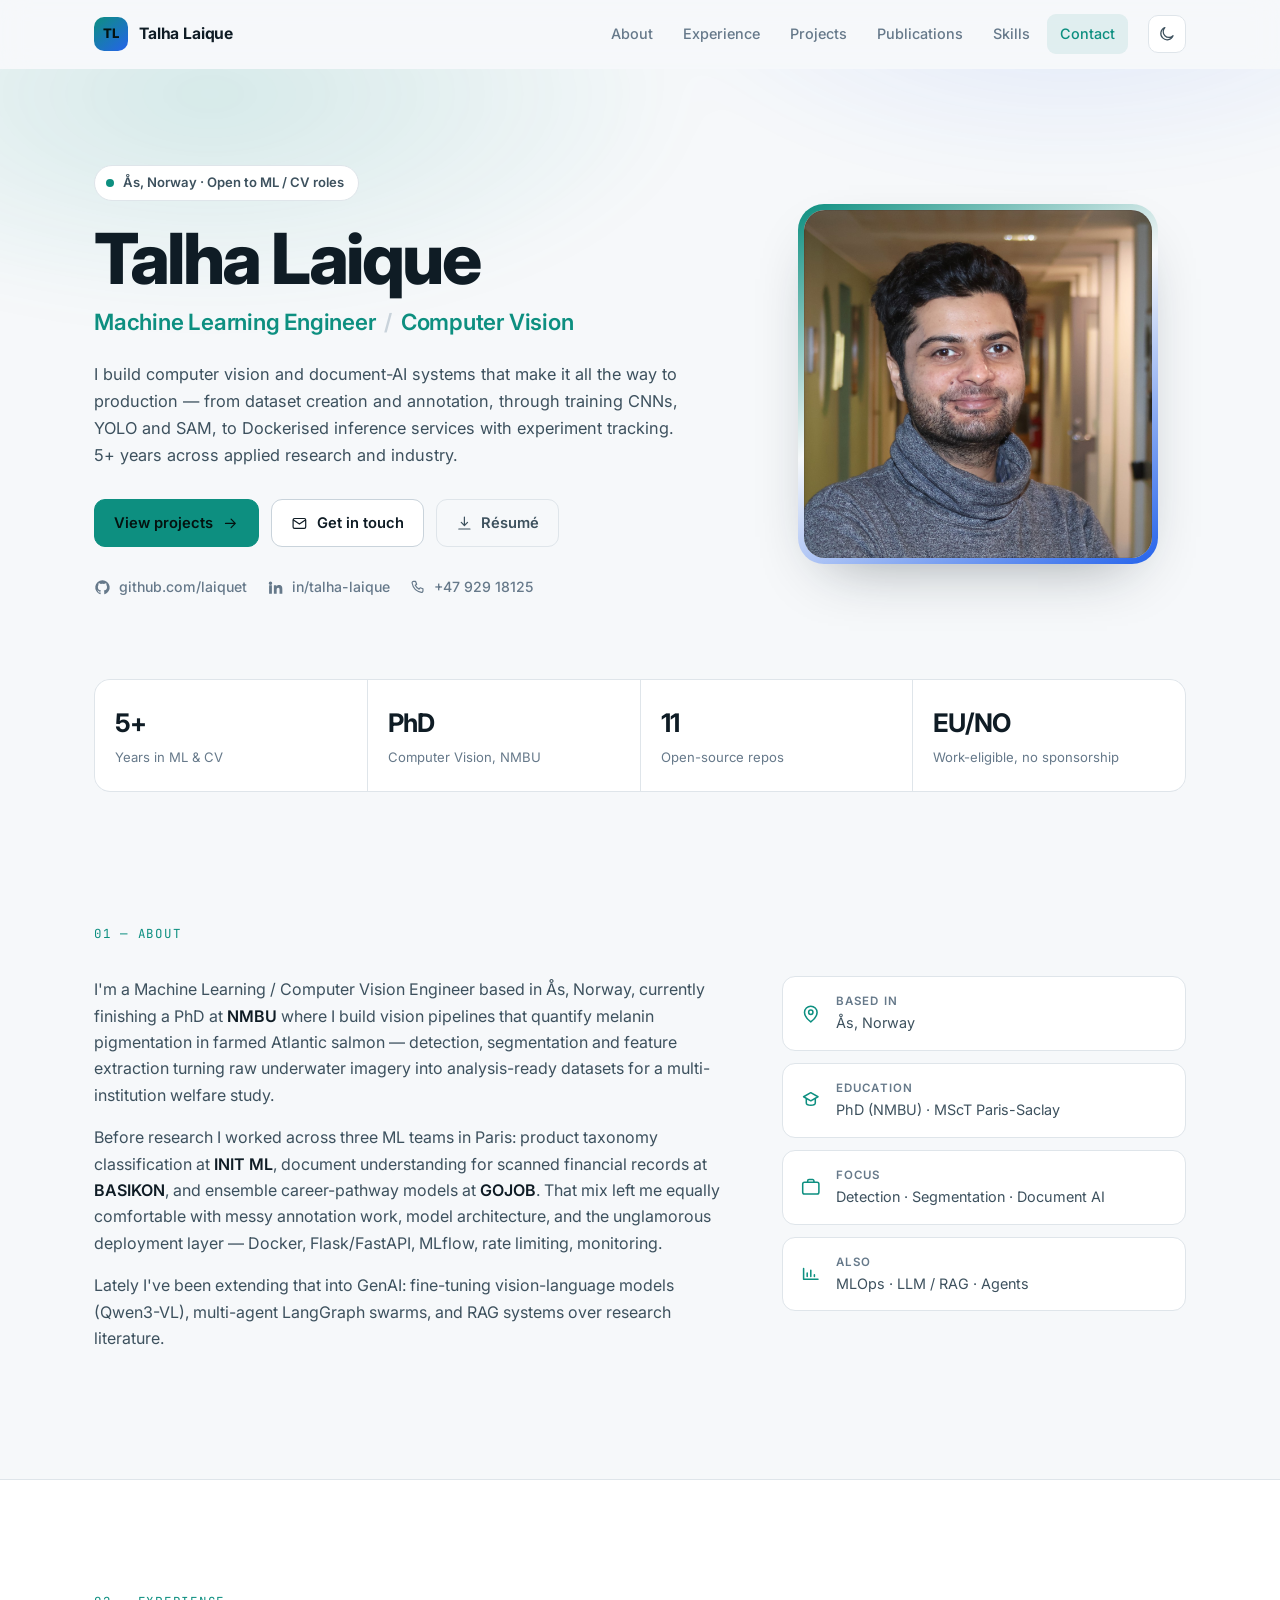
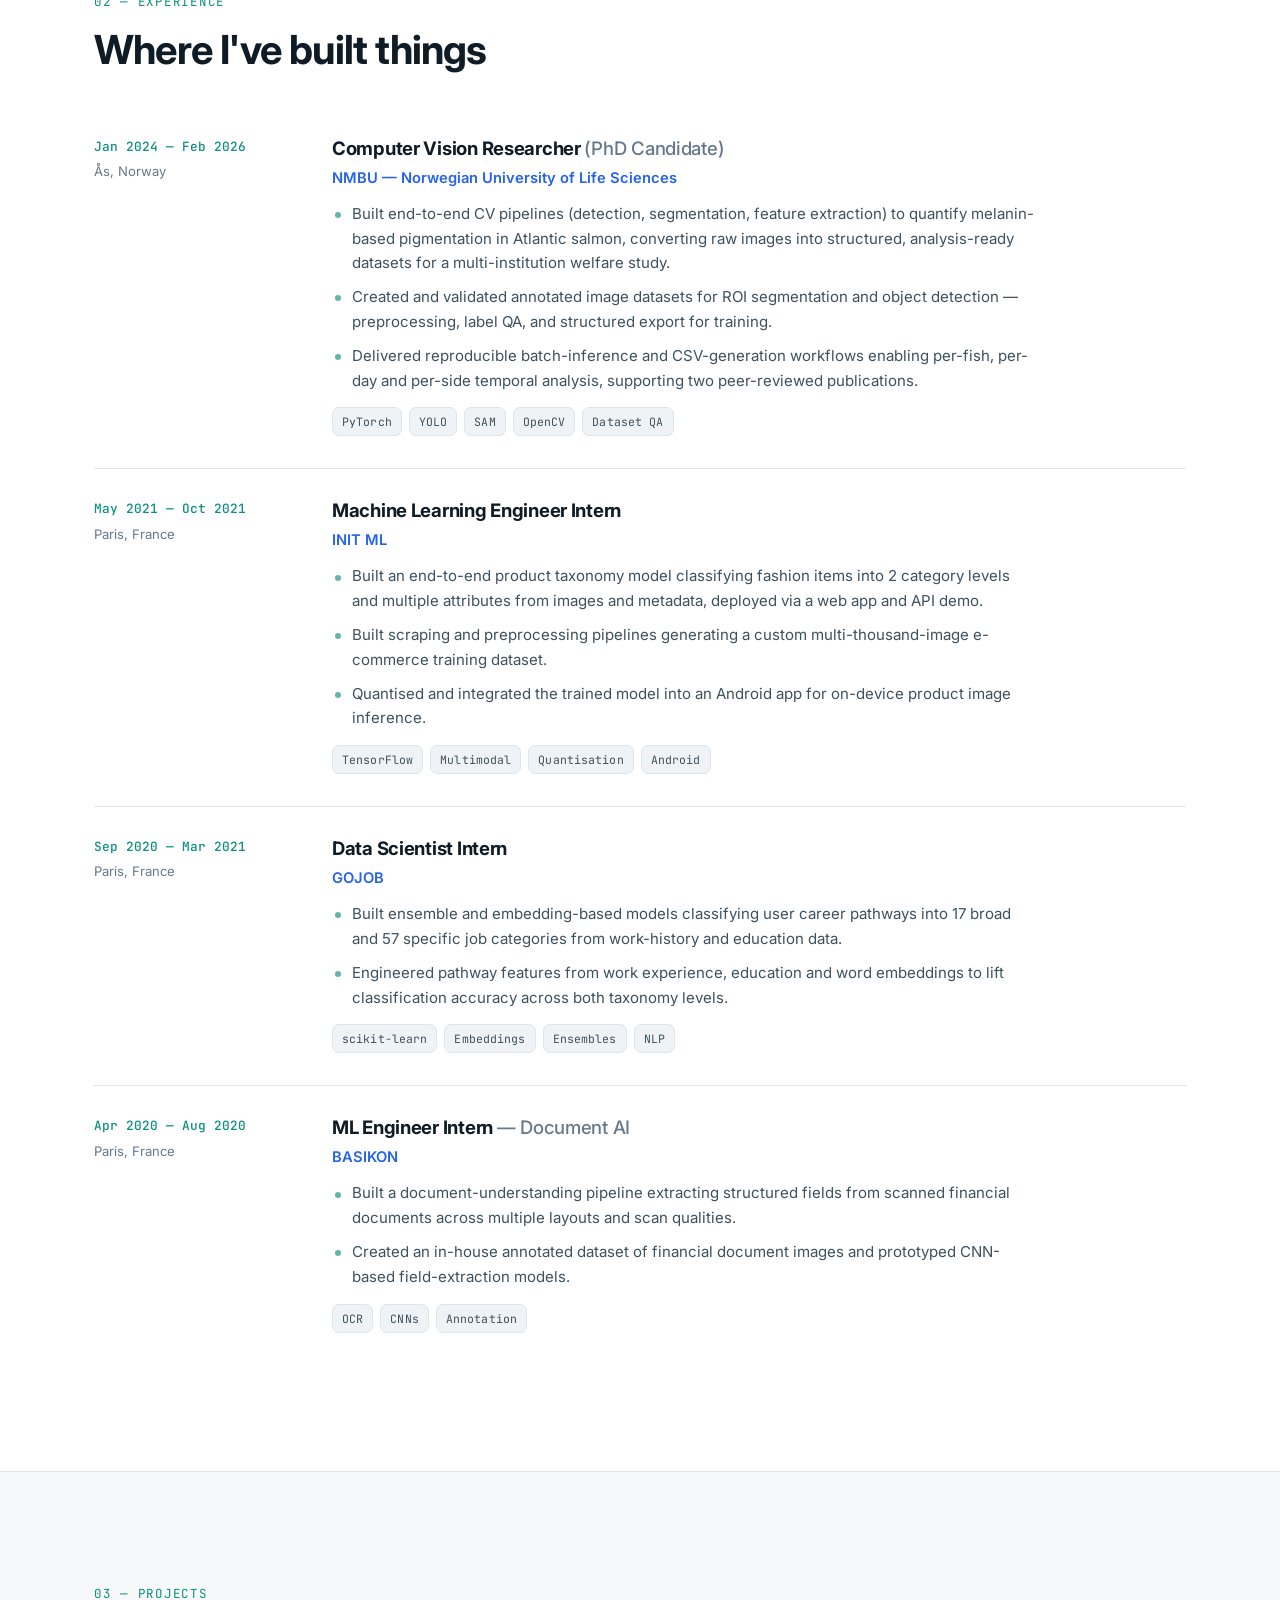
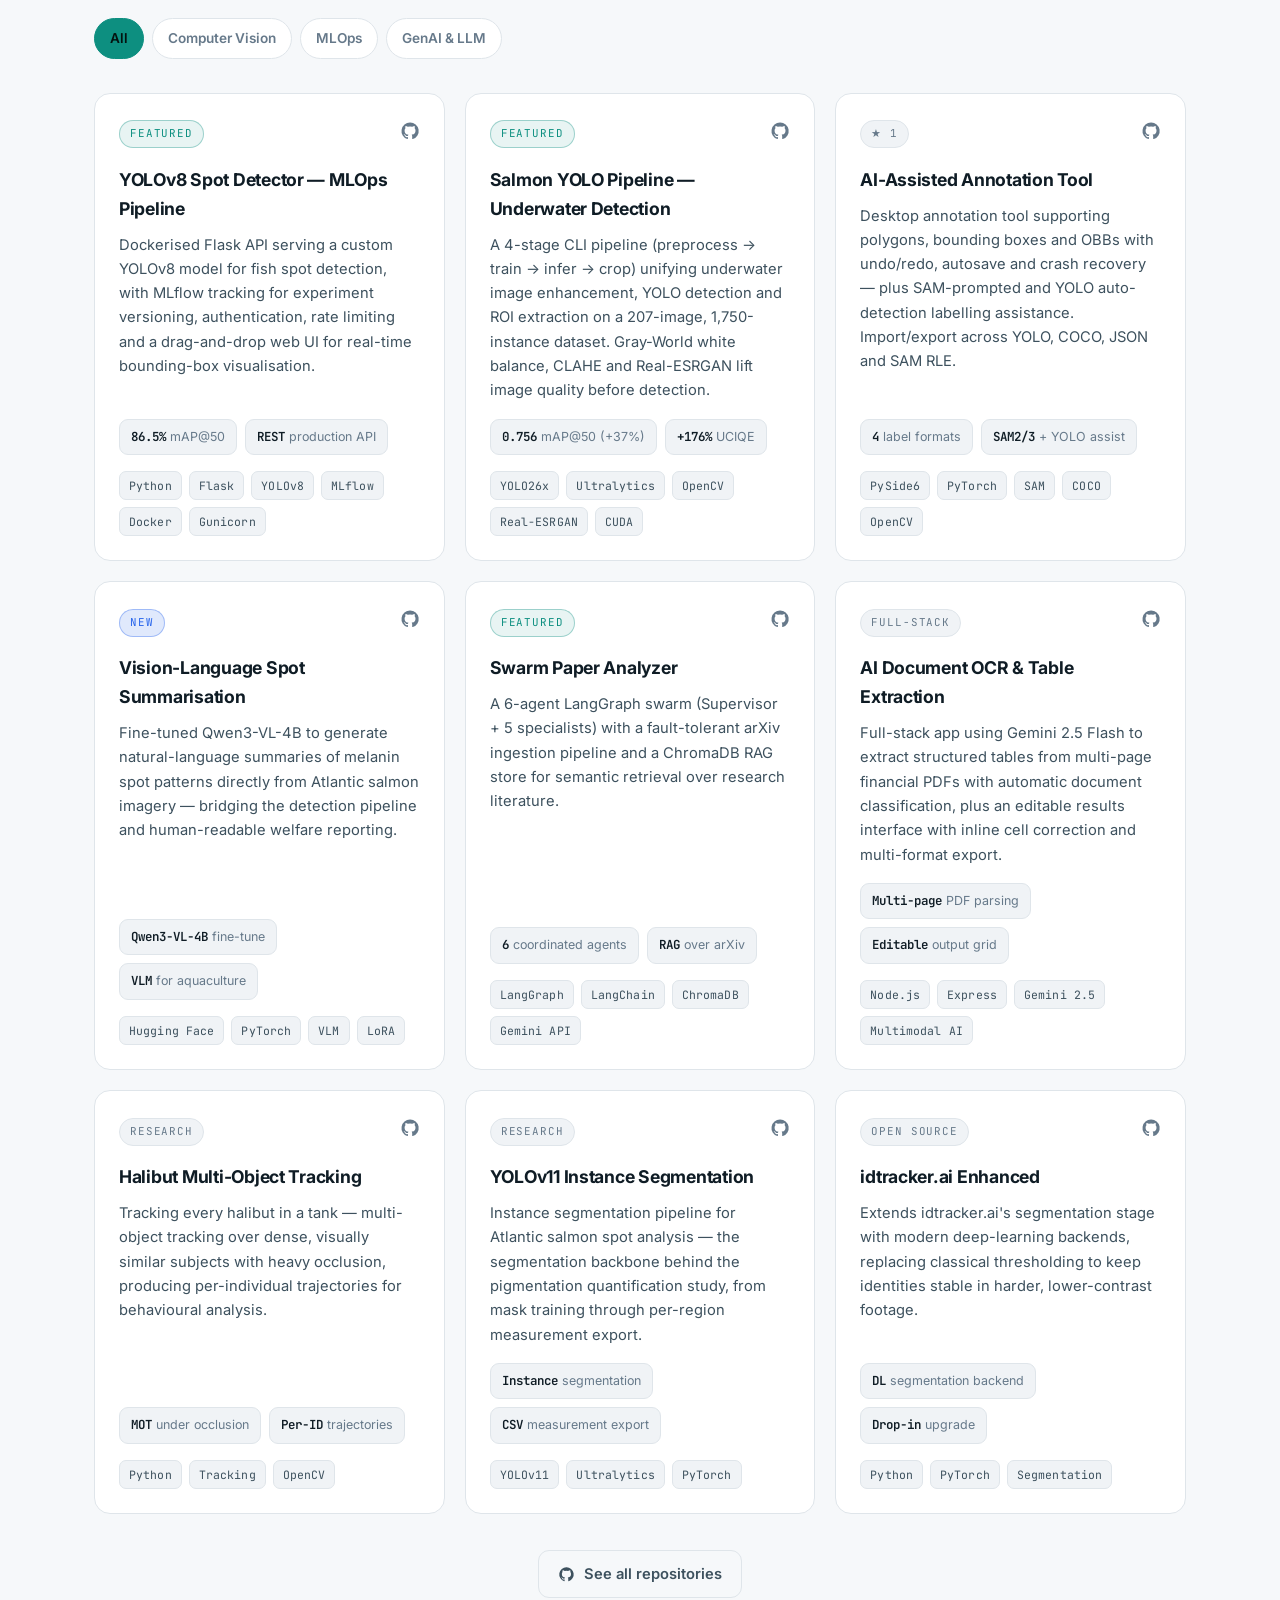
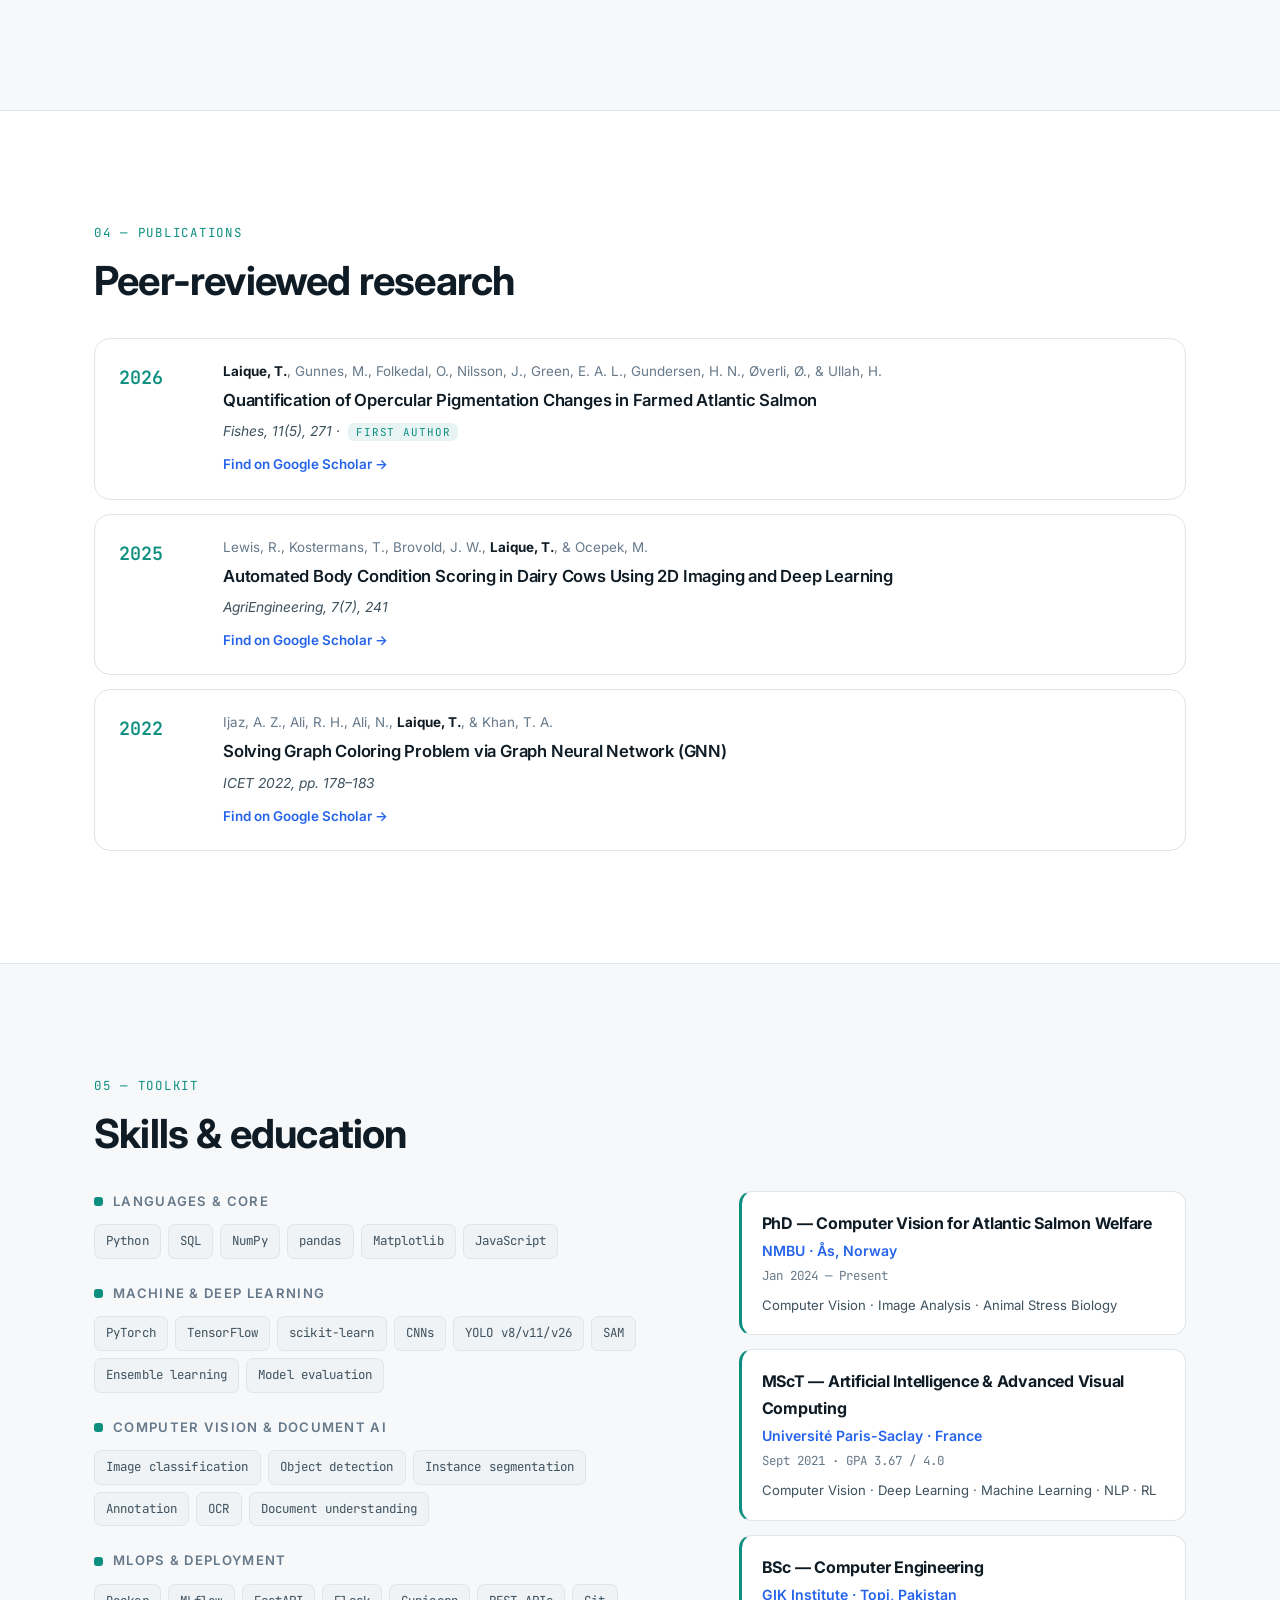
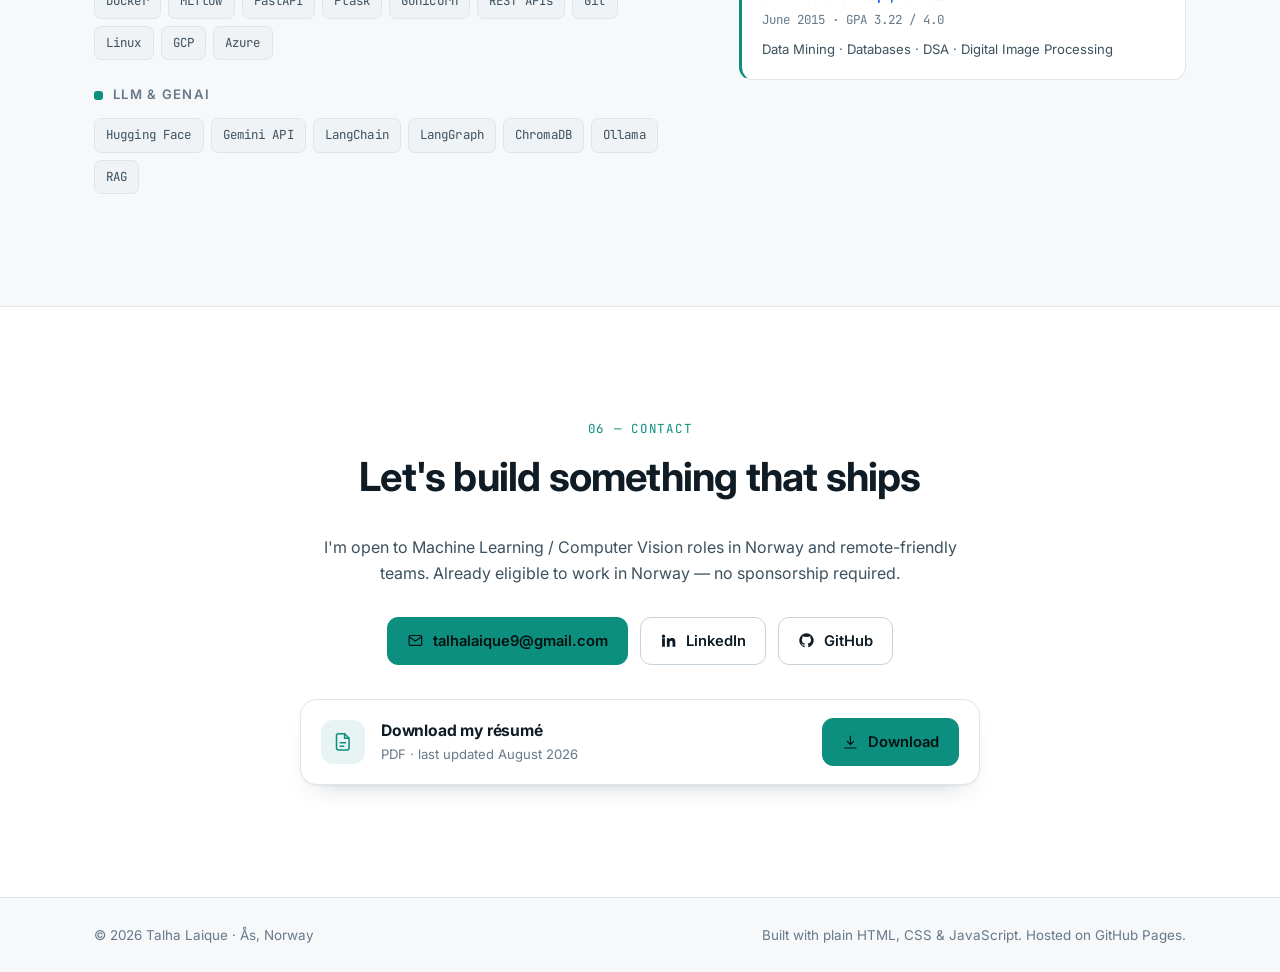
==== commit 44750b32: "Update portfolio content" ====
--- a/index.html
+++ b/index.html
@@ -131,8 +131,7 @@
   <!-- ============ ABOUT ============ -->
   <section id="about" class="section">
     <div class="wrap">
-      <p class="kicker">01 — About</p>
-      <h2 class="h2">Owning the pipeline, raw pixels to shipped service</h2>
+      <p class="kicker kicker--solo">01 — About</p>
 
       <div class="about">
         <div class="about__text">
--- a/styles.css
+++ b/styles.css
@@ -81,6 +81,8 @@
   color: var(--accent);
   margin-bottom: 14px;
 }
+/* when a kicker stands alone with no h2 under it, it needs the h2's breathing room */
+.kicker--solo { margin-bottom: 32px; }
 .h2 {
   font-size: clamp(1.7rem, 3.6vw, 2.5rem);
   line-height: 1.15;
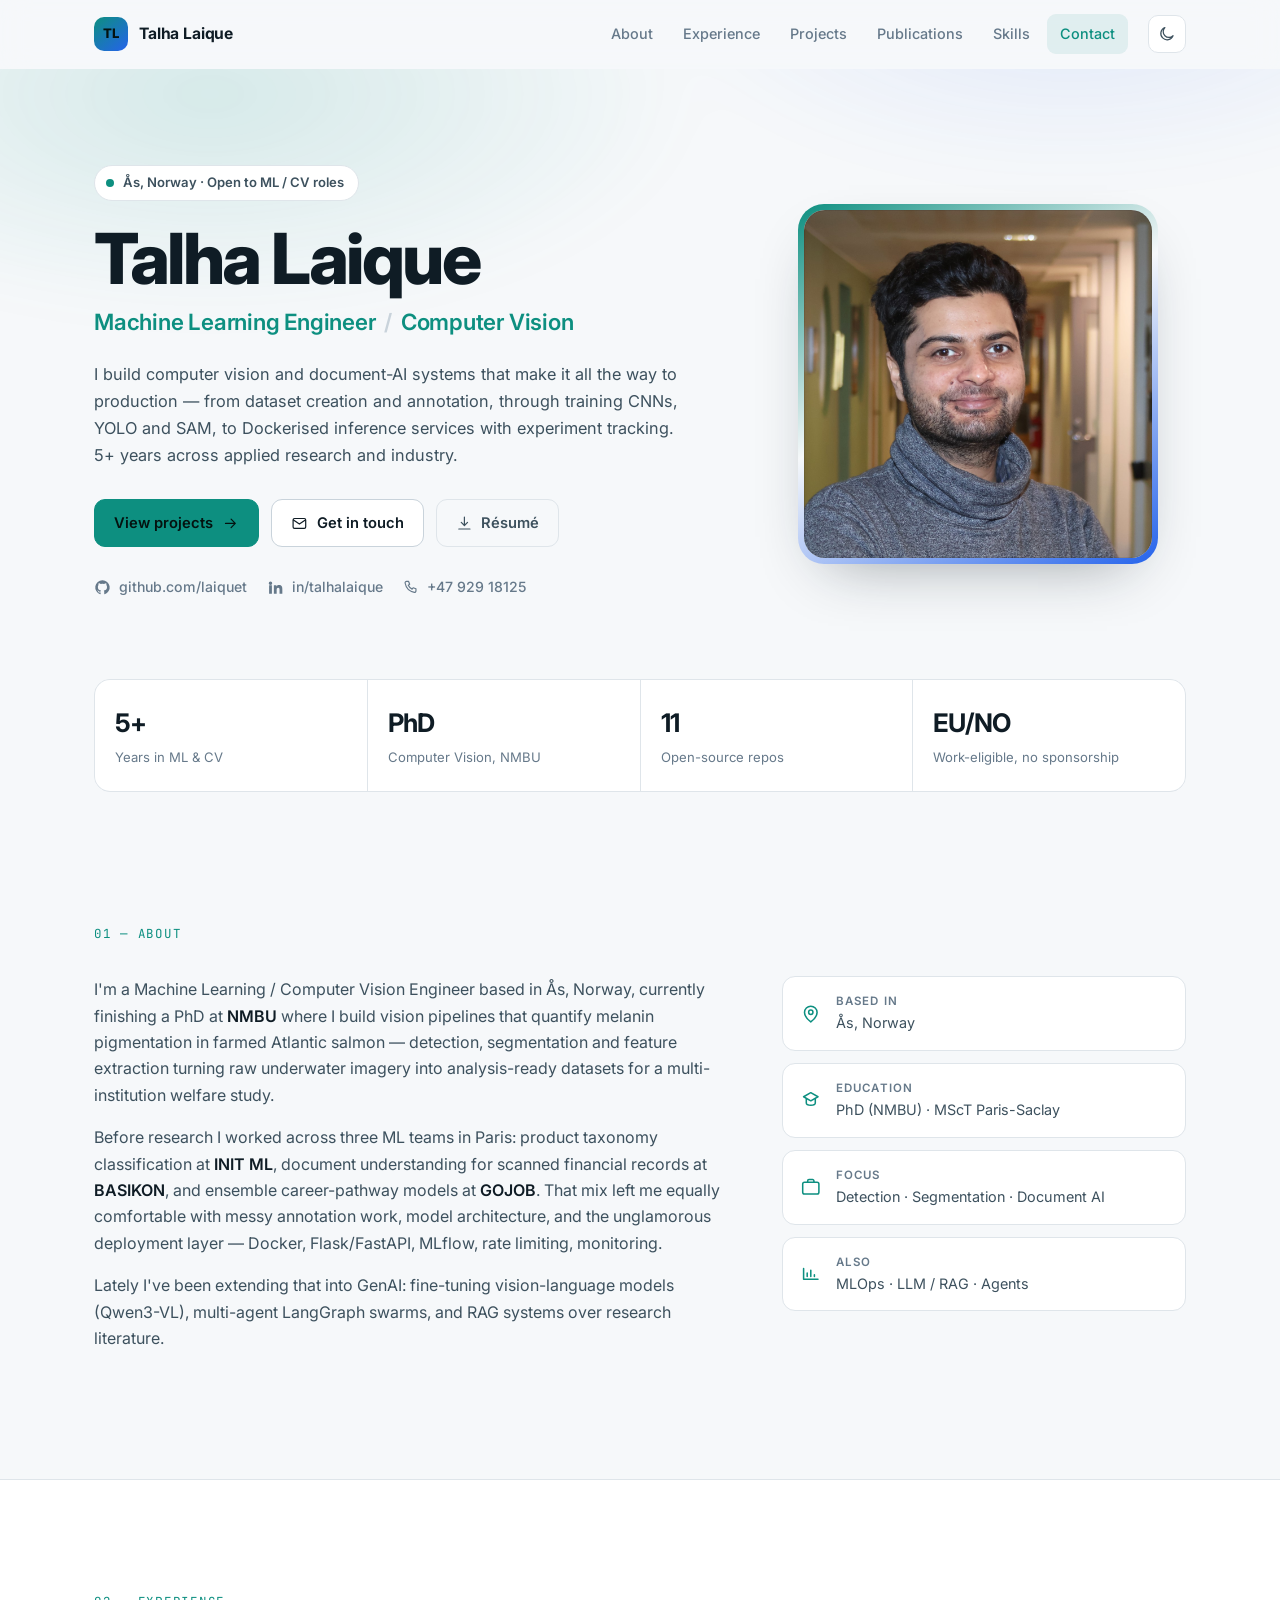
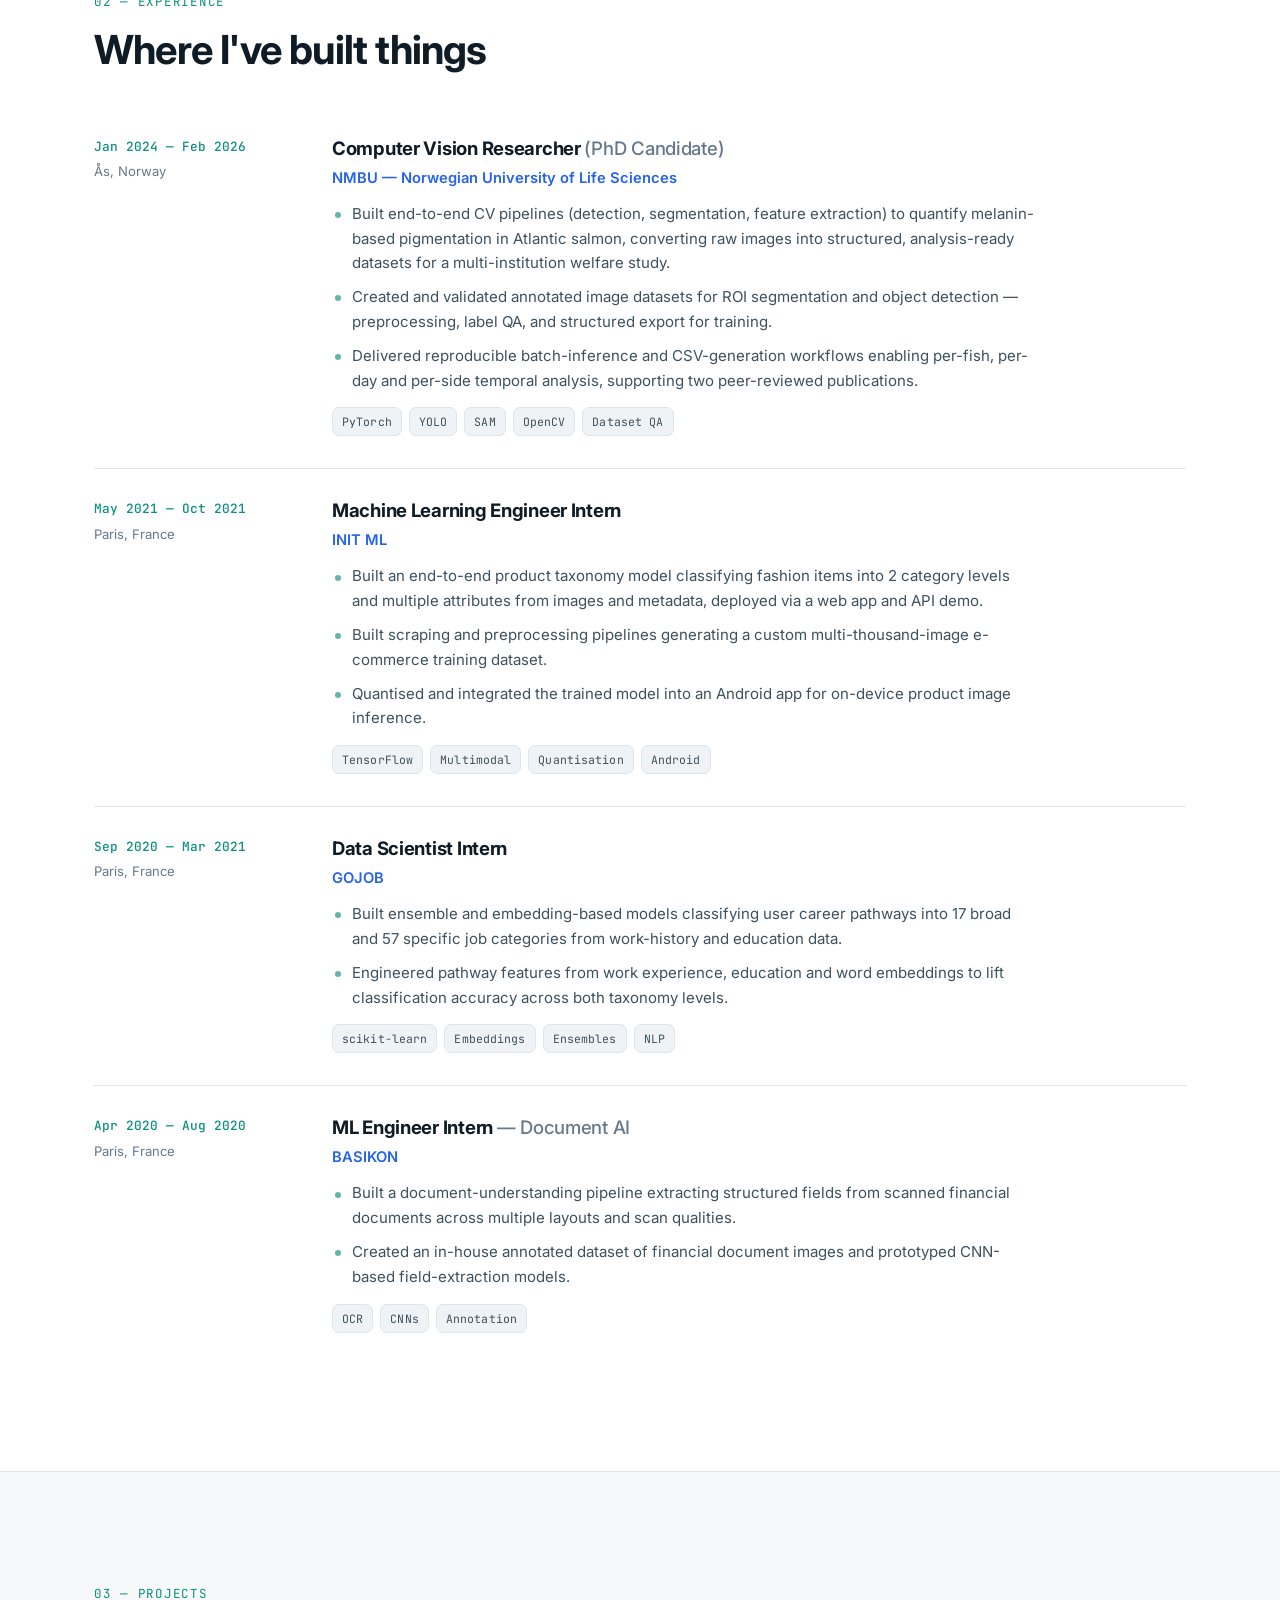
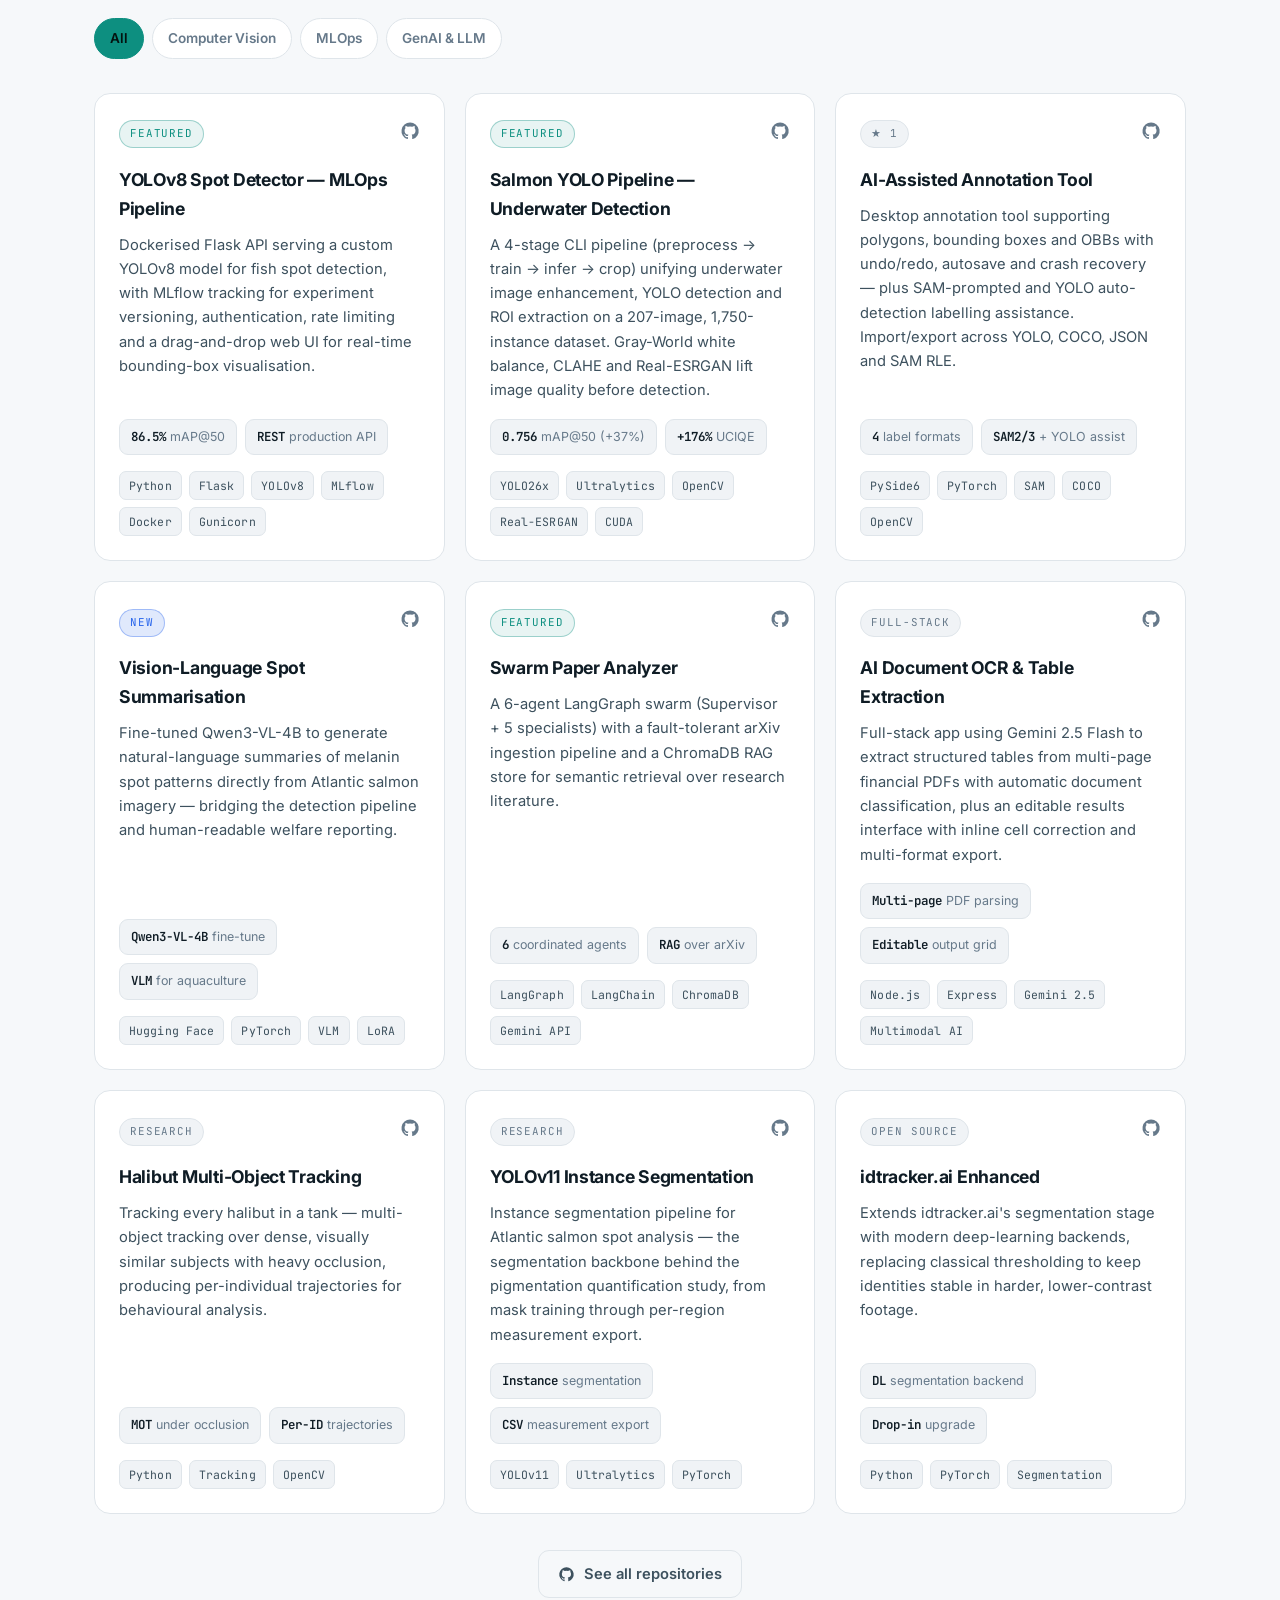
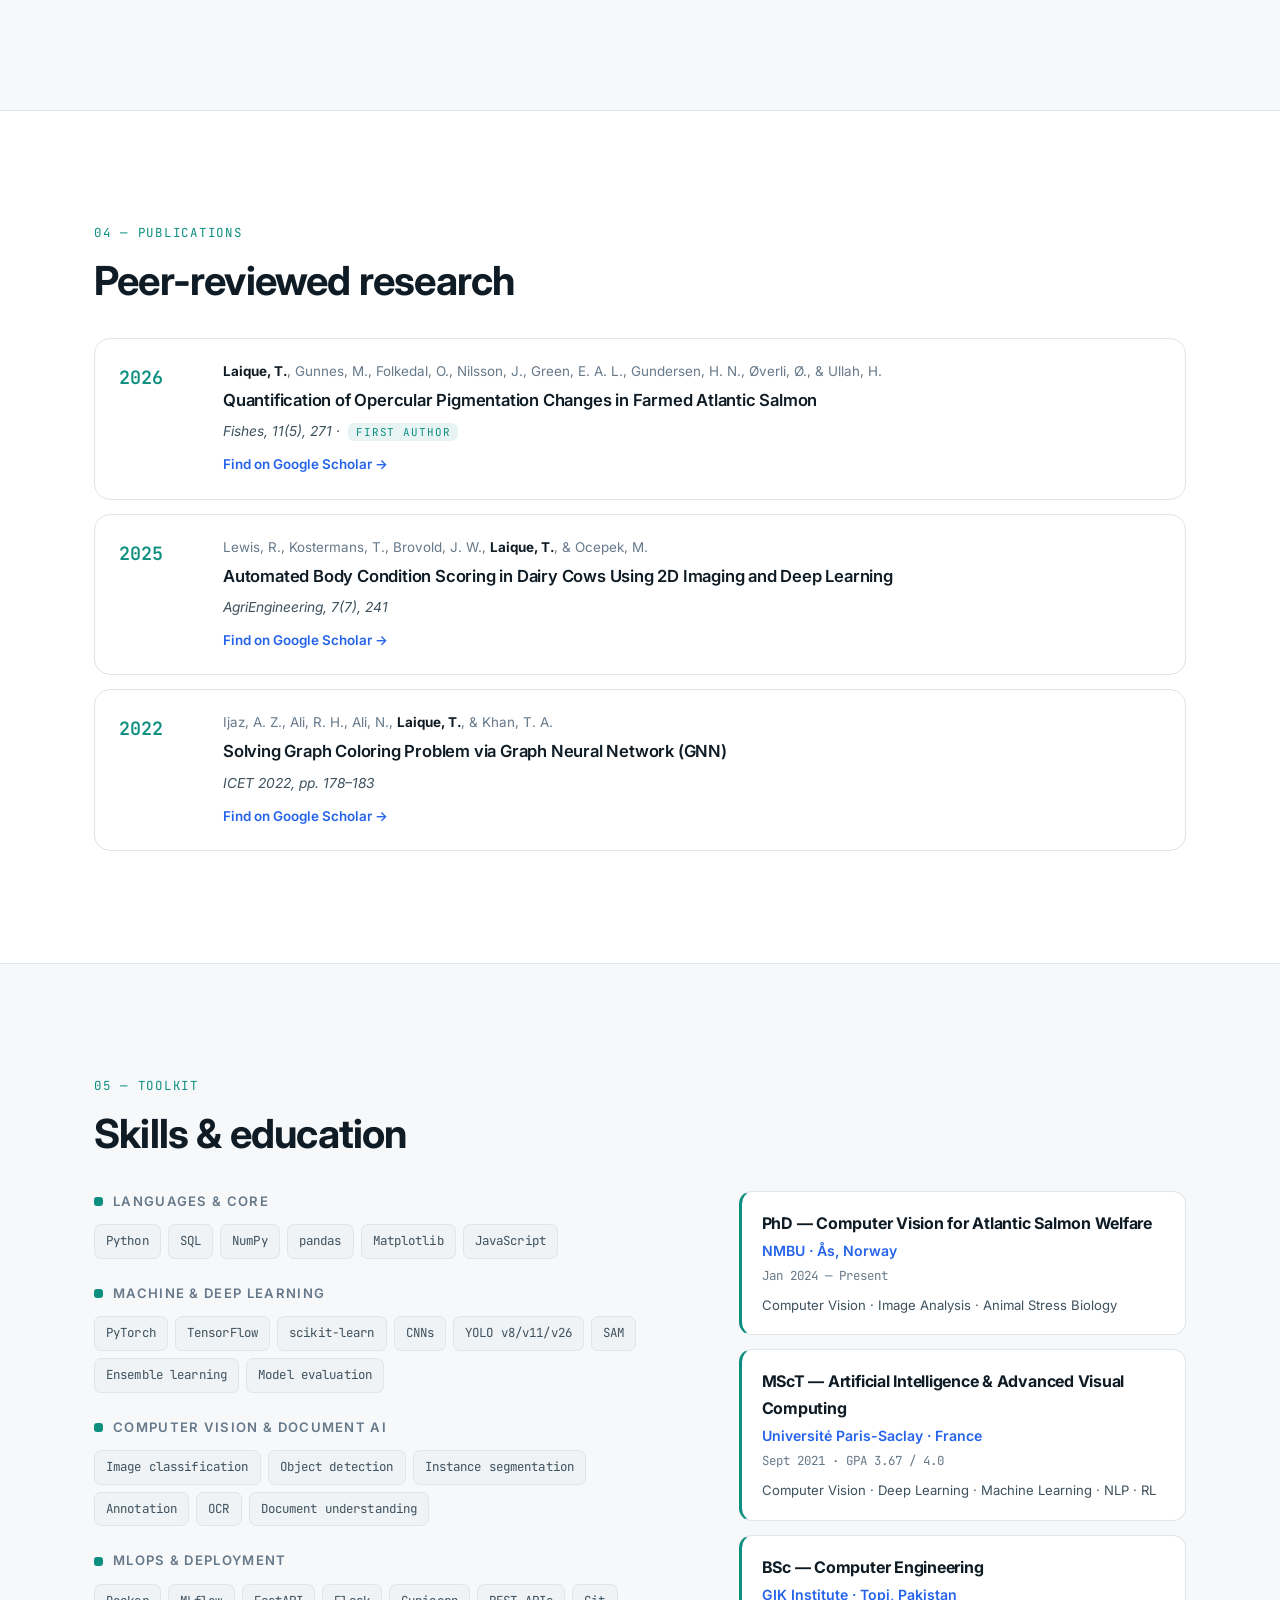
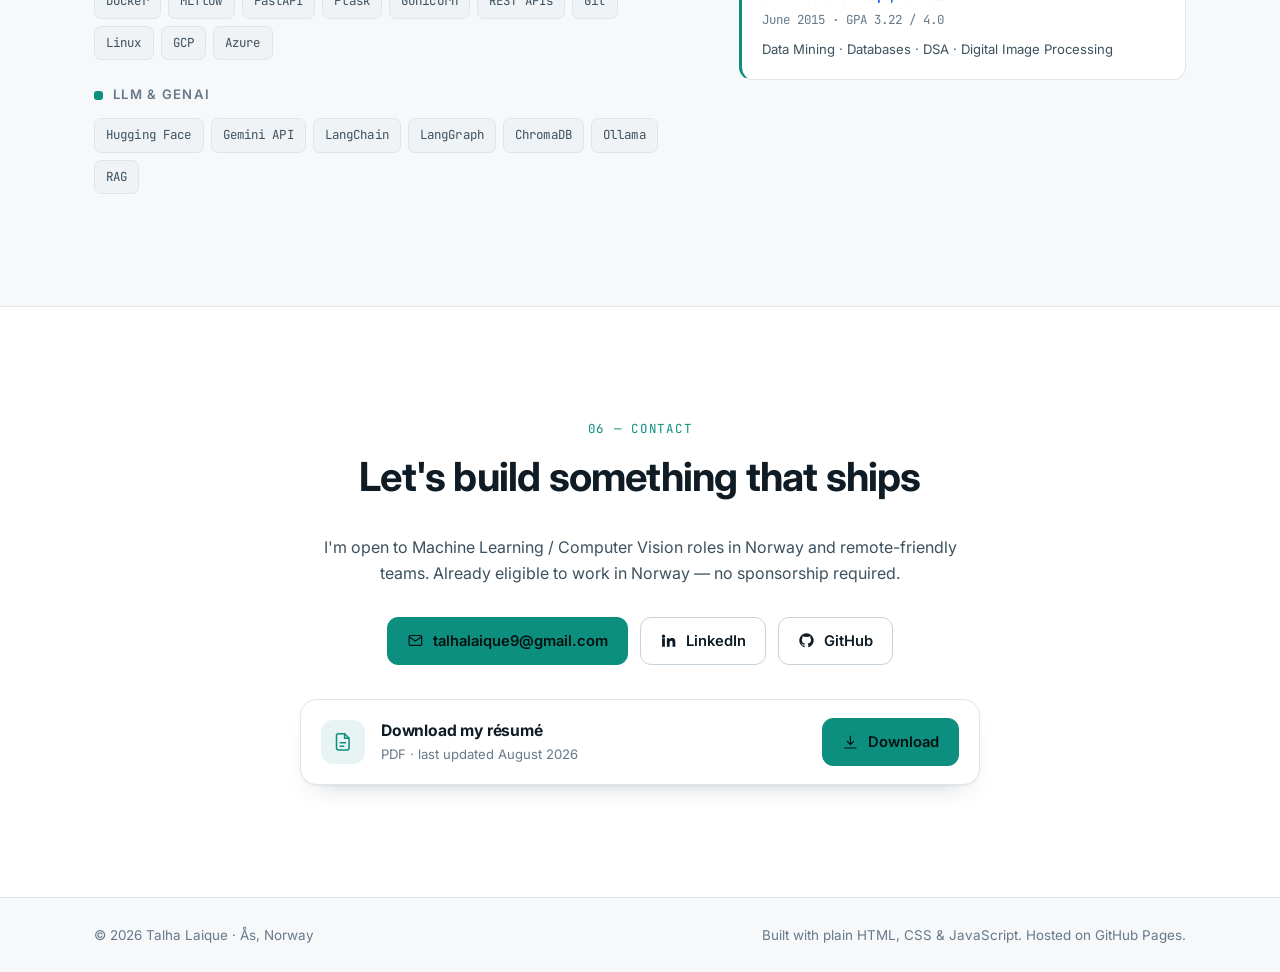
==== commit bd648d7e: "Update LinkedIn URL" ====
--- a/index.html
+++ b/index.html
@@ -102,9 +102,9 @@
           <li><a href="https://github.com/laiquet" target="_blank" rel="noopener">
             <svg viewBox="0 0 24 24" aria-hidden="true" class="fill"><path d="M12 1.8a10.2 10.2 0 0 0-3.23 19.88c.51.1.7-.22.7-.49v-1.9c-2.84.62-3.44-1.2-3.44-1.2-.47-1.18-1.14-1.5-1.14-1.5-.93-.63.07-.62.07-.62 1.03.07 1.57 1.06 1.57 1.06.91 1.57 2.4 1.11 2.99.85.09-.66.36-1.11.65-1.37-2.27-.26-4.66-1.14-4.66-5.06 0-1.12.4-2.03 1.06-2.75-.11-.26-.46-1.3.1-2.72 0 0 .86-.28 2.82 1.05a9.7 9.7 0 0 1 5.14 0c1.96-1.33 2.82-1.05 2.82-1.05.56 1.42.21 2.46.1 2.72.66.72 1.06 1.63 1.06 2.75 0 3.93-2.4 4.8-4.68 5.05.37.32.7.94.7 1.9v2.82c0 .27.19.6.71.49A10.2 10.2 0 0 0 12 1.8Z"/></svg>
             github.com/laiquet</a></li>
-          <li><a href="https://linkedin.com/in/talha-laique" target="_blank" rel="noopener">
+          <li><a href="https://www.linkedin.com/in/talhalaique/" target="_blank" rel="noopener">
             <svg viewBox="0 0 24 24" aria-hidden="true" class="fill"><path d="M4.98 3.5a2.5 2.5 0 1 1 0 5 2.5 2.5 0 0 1 0-5ZM3 9h4v12H3V9Zm6.5 0h3.8v1.7h.06c.53-.95 1.83-1.95 3.77-1.95 4.03 0 4.78 2.53 4.78 5.83V21h-4v-5.5c0-1.31-.03-3-1.9-3-1.9 0-2.2 1.42-2.2 2.9V21h-4V9Z"/></svg>
-            in/talha-laique</a></li>
+            in/talhalaique</a></li>
           <li><a href="tel:+4792918125">
             <svg viewBox="0 0 24 24" aria-hidden="true"><path d="M5 3.5h3l1.5 4-2 1.5a12 12 0 0 0 5.5 5.5l1.5-2 4 1.5v3a2 2 0 0 1-2.2 2A16.5 16.5 0 0 1 3 5.7 2 2 0 0 1 5 3.5Z"/></svg>
             +47 929 18125</a></li>
@@ -502,7 +502,7 @@
             <svg viewBox="0 0 24 24" aria-hidden="true"><rect x="3" y="5" width="18" height="14" rx="2"/><path d="m3.5 7 8.5 6 8.5-6"/></svg>
             talhalaique9@gmail.com
           </a>
-          <a class="btn" href="https://linkedin.com/in/talha-laique" target="_blank" rel="noopener">
+          <a class="btn" href="https://www.linkedin.com/in/talhalaique/" target="_blank" rel="noopener">
             <svg viewBox="0 0 24 24" aria-hidden="true" class="fill"><path d="M4.98 3.5a2.5 2.5 0 1 1 0 5 2.5 2.5 0 0 1 0-5ZM3 9h4v12H3V9Zm6.5 0h3.8v1.7h.06c.53-.95 1.83-1.95 3.77-1.95 4.03 0 4.78 2.53 4.78 5.83V21h-4v-5.5c0-1.31-.03-3-1.9-3-1.9 0-2.2 1.42-2.2 2.9V21h-4V9Z"/></svg>
             LinkedIn
           </a>
